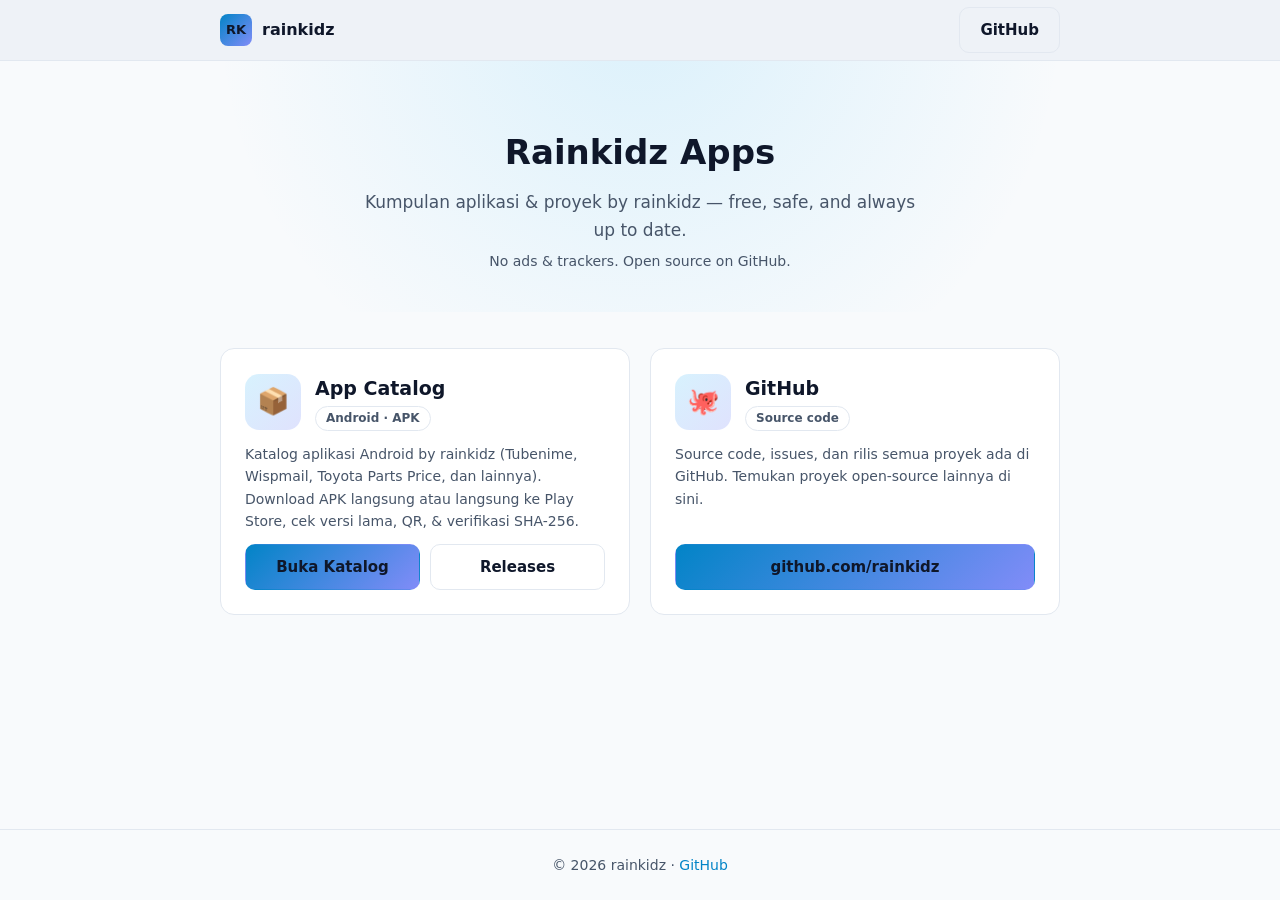
==== index.html @ 26a2f418 "refactor: remove TPP card from landing (lives in app catalog)" ====
<!DOCTYPE html>
<html lang="en">
<head>
<meta charset="UTF-8">
<meta name="viewport" content="width=device-width, initial-scale=1.0">
<title>Rainkidz Apps</title>
<meta name="description" content="Apps and projects by rainkidz — Android app catalog, Toyota Parts Price, and more. Free, safe, open on GitHub.">
<meta name="author" content="rainkidz">

<meta property="og:type" content="website">
<meta property="og:title" content="Rainkidz Apps">
<meta property="og:description" content="Apps and projects by rainkidz — Android app catalog, Toyota Parts Price, and more.">
<meta property="og:url" content="https://rainkidz.github.io/">
<meta name="twitter:card" content="summary">

<link rel="icon" type="image/svg+xml" href="app-download/assets/icon.svg">
<style>
  :root {
    --bg: #0f172a;
    --bg-alt: #16203a;
    --surface: #1e293b;
    --text: #e2e8f0;
    --text-muted: #94a3b8;
    --accent: #38bdf8;
    --border: #334155;
    --radius: 14px;
  }
  @media (prefers-color-scheme: light) {
    :root {
      --bg: #f8fafc;
      --bg-alt: #eef2f7;
      --surface: #ffffff;
      --text: #0f172a;
      --text-muted: #475569;
      --accent: #0284c7;
      --border: #e2e8f0;
    }
  }
  * { margin: 0; padding: 0; box-sizing: border-box; }
  body {
    font-family: "Segoe UI", system-ui, -apple-system, sans-serif;
    background: var(--bg);
    color: var(--text);
    line-height: 1.6;
    min-height: 100vh;
    display: flex;
    flex-direction: column;
  }
  a { color: var(--accent); text-decoration: none; }
  a:hover { text-decoration: underline; }

  .container { max-width: 880px; margin: 0 auto; padding: 0 20px; width: 100%; }

  .site-header { border-bottom: 1px solid var(--border); background: var(--bg-alt); }
  .header-inner { display: flex; align-items: center; justify-content: space-between; height: 60px; }
  .brand { display: flex; align-items: center; gap: 10px; font-weight: 700; color: var(--text); }
  .brand:hover { text-decoration: none; }
  .brand-mark {
    display: grid; place-items: center; width: 32px; height: 32px; border-radius: 8px;
    background: linear-gradient(135deg, var(--accent), #818cf8);
    color: #0f172a; font-size: 13px; font-weight: 800;
  }
  .btn {
    display: inline-flex; align-items: center; justify-content: center; gap: 8px;
    padding: 10px 20px; border: 1px solid var(--border); border-radius: 10px;
    font-size: 15px; font-weight: 600; color: var(--text); background: var(--surface);
    cursor: pointer; transition: transform .15s ease;
  }
  .btn:hover { text-decoration: none; transform: translateY(-1px); }
  .btn-primary { background: linear-gradient(135deg, var(--accent), #818cf8); color: #0f172a; border-color: transparent; }
  .btn-ghost { background: transparent; }

  main { flex: 1; }

  .hero { padding: 64px 0 40px; text-align: center; background: radial-gradient(circle at 50% -20%, rgba(56,189,248,.15), transparent 60%); }
  .hero h1 { font-size: 34px; }
  .hero-tagline { margin: 10px auto 6px; color: var(--text-muted); font-size: 17px; max-width: 560px; }
  .cta-note { font-size: 14px; color: var(--text-muted); }

  .section { padding: 36px 0; }
  .section h2 { font-size: 22px; margin-bottom: 20px; }

  .projects-grid { display: grid; grid-template-columns: repeat(auto-fit, minmax(280px, 1fr)); gap: 20px; }
  .project-card {
    display: flex; flex-direction: column; gap: 12px; padding: 24px;
    border: 1px solid var(--border); border-radius: var(--radius); background: var(--surface);
  }
  .project-card-header { display: flex; align-items: center; gap: 14px; }
  .project-icon {
    width: 56px; height: 56px; border-radius: 14px; flex-shrink: 0;
    display: grid; place-items: center;
    background: linear-gradient(135deg, rgba(56,189,248,.2), rgba(129,140,248,.25));
    font-size: 26px;
  }
  .project-icon img { width: 56px; height: 56px; border-radius: 14px; object-fit: cover; }
  .project-card h3 { font-size: 19px; }
  .project-badge {
    display: inline-block; padding: 2px 10px; border-radius: 999px;
    border: 1px solid var(--border); font-size: 12px; font-weight: 600; color: var(--text-muted);
  }
  .project-desc { color: var(--text-muted); font-size: 14px; flex-grow: 1; }
  .card-actions { display: flex; gap: 10px; flex-wrap: wrap; }
  .card-actions .btn { flex: 1; min-width: 120px; }

  .site-footer { padding: 24px 0; border-top: 1px solid var(--border); text-align: center; color: var(--text-muted); font-size: 14px; }
  .site-footer a { color: var(--accent); }
</style>
</head>
<body>
  <header class="site-header">
    <div class="container header-inner">
      <a class="brand" href="index.html">
        <span class="brand-mark">RK</span>
        <span class="brand-name">rainkidz</span>
      </a>
      <nav>
        <a class="btn btn-ghost" href="https://github.com/rainkidz" target="_blank" rel="noopener">GitHub</a>
      </nav>
    </div>
  </header>

  <main>
    <section class="hero">
      <div class="container">
        <h1>Rainkidz Apps</h1>
        <p class="hero-tagline">
          Kumpulan aplikasi &amp; proyek by rainkidz — free, safe, and always up to date.
        </p>
        <p class="cta-note">No ads &amp; trackers. Open source on GitHub.</p>
      </div>
    </section>

    <section class="section" id="projects">
      <div class="container">
        <div class="projects-grid">

          <article class="project-card">
            <div class="project-card-header">
              <div class="project-icon">
                <img src="app-download/assets/icon.svg" alt="App Catalog icon"
                     onerror="this.parentElement.textContent='📦'">
              </div>
              <div>
                <h3>App Catalog</h3>
                <span class="project-badge">Android · APK</span>
              </div>
            </div>
            <p class="project-desc">
              Katalog aplikasi Android by rainkidz (Tubenime, Wispmail, Toyota Parts Price, dan lainnya).
              Download APK langsung atau langsung ke Play Store, cek versi lama, QR, &amp; verifikasi SHA-256.
            </p>
            <div class="card-actions">
              <a class="btn btn-primary" href="app-download/">Buka Katalog</a>
              <a class="btn" href="https://github.com/rainkidz/app-download/releases" target="_blank" rel="noopener">Releases</a>
            </div>
          </article>

          <article class="project-card">
            <div class="project-card-header">
              <div class="project-icon">🐙</div>
              <div>
                <h3>GitHub</h3>
                <span class="project-badge">Source code</span>
              </div>
            </div>
            <p class="project-desc">
              Source code, issues, dan rilis semua proyek ada di GitHub.
              Temukan proyek open-source lainnya di sini.
            </p>
            <div class="card-actions">
              <a class="btn btn-primary" href="https://github.com/rainkidz" target="_blank" rel="noopener">github.com/rainkidz</a>
            </div>
          </article>

        </div>
      </div>
    </section>
  </main>

  <footer class="site-footer">
    <div class="container">
      <p>&copy; <span id="year">2026</span> rainkidz · <a href="https://github.com/rainkidz" target="_blank" rel="noopener">GitHub</a></p>
    </div>
  </footer>

  <script>document.getElementById("year").textContent = new Date().getFullYear();</script>
</body>
</html>
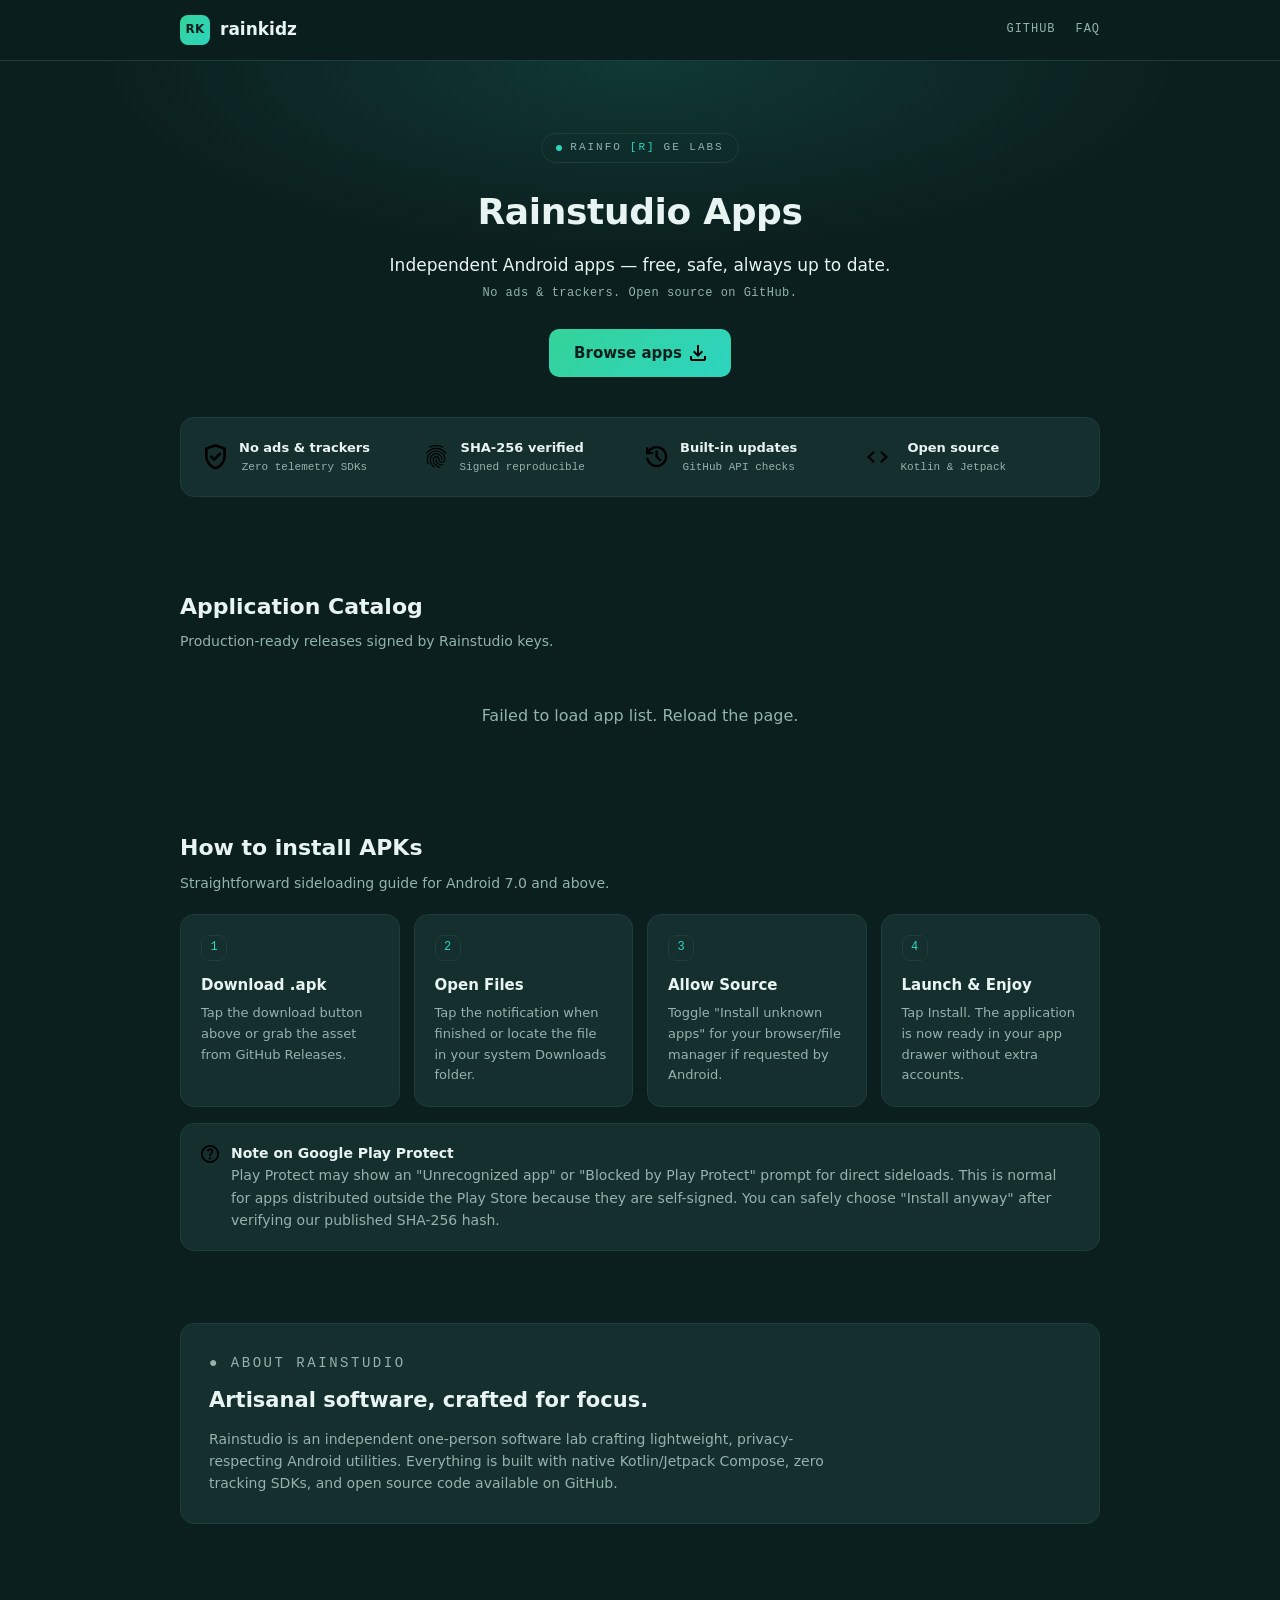
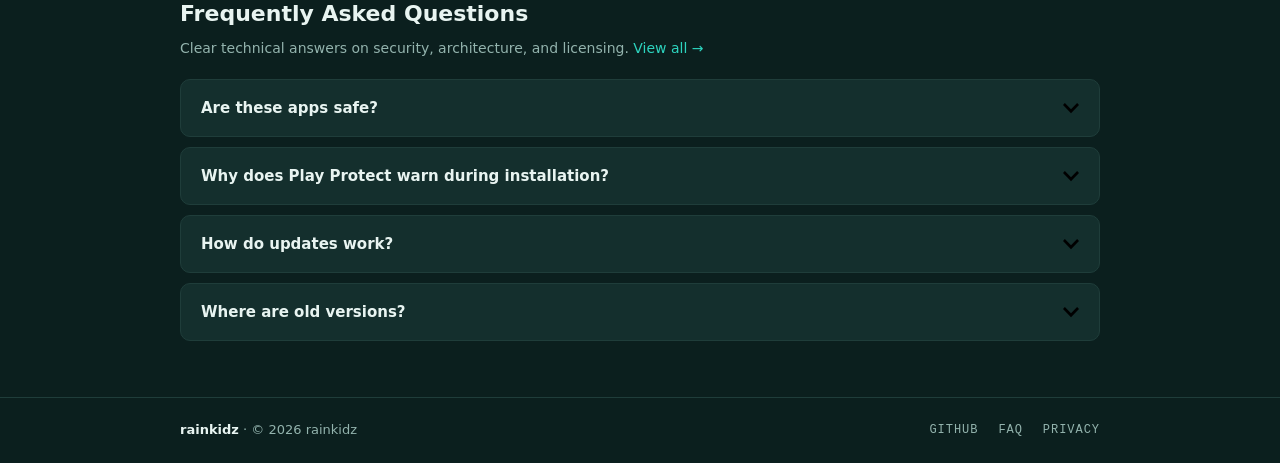
==== commit f917bec4: "feat: Rainforest redesign — catalog landing, app detail, FAQ, privacy, 404" ====
--- a/index.html
+++ b/index.html
@@ -1,110 +1,18 @@
 <!DOCTYPE html>
 <html lang="en">
 <head>
-<meta charset="UTF-8">
-<meta name="viewport" content="width=device-width, initial-scale=1.0">
-<title>Rainkidz Apps</title>
-<meta name="description" content="Apps and projects by rainkidz — Android app catalog, Toyota Parts Price, and more. Free, safe, open on GitHub.">
-<meta name="author" content="rainkidz">
-
-<meta property="og:type" content="website">
-<meta property="og:title" content="Rainkidz Apps">
-<meta property="og:description" content="Apps and projects by rainkidz — Android app catalog, Toyota Parts Price, and more.">
-<meta property="og:url" content="https://rainkidz.github.io/">
-<meta name="twitter:card" content="summary">
-
-<link rel="icon" type="image/svg+xml" href="app-download/assets/icon.svg">
-<style>
-  :root {
-    --bg: #0f172a;
-    --bg-alt: #16203a;
-    --surface: #1e293b;
-    --text: #e2e8f0;
-    --text-muted: #94a3b8;
-    --accent: #38bdf8;
-    --border: #334155;
-    --radius: 14px;
-  }
-  @media (prefers-color-scheme: light) {
-    :root {
-      --bg: #f8fafc;
-      --bg-alt: #eef2f7;
-      --surface: #ffffff;
-      --text: #0f172a;
-      --text-muted: #475569;
-      --accent: #0284c7;
-      --border: #e2e8f0;
-    }
-  }
-  * { margin: 0; padding: 0; box-sizing: border-box; }
-  body {
-    font-family: "Segoe UI", system-ui, -apple-system, sans-serif;
-    background: var(--bg);
-    color: var(--text);
-    line-height: 1.6;
-    min-height: 100vh;
-    display: flex;
-    flex-direction: column;
-  }
-  a { color: var(--accent); text-decoration: none; }
-  a:hover { text-decoration: underline; }
-
-  .container { max-width: 880px; margin: 0 auto; padding: 0 20px; width: 100%; }
-
-  .site-header { border-bottom: 1px solid var(--border); background: var(--bg-alt); }
-  .header-inner { display: flex; align-items: center; justify-content: space-between; height: 60px; }
-  .brand { display: flex; align-items: center; gap: 10px; font-weight: 700; color: var(--text); }
-  .brand:hover { text-decoration: none; }
-  .brand-mark {
-    display: grid; place-items: center; width: 32px; height: 32px; border-radius: 8px;
-    background: linear-gradient(135deg, var(--accent), #818cf8);
-    color: #0f172a; font-size: 13px; font-weight: 800;
-  }
-  .btn {
-    display: inline-flex; align-items: center; justify-content: center; gap: 8px;
-    padding: 10px 20px; border: 1px solid var(--border); border-radius: 10px;
-    font-size: 15px; font-weight: 600; color: var(--text); background: var(--surface);
-    cursor: pointer; transition: transform .15s ease;
-  }
-  .btn:hover { text-decoration: none; transform: translateY(-1px); }
-  .btn-primary { background: linear-gradient(135deg, var(--accent), #818cf8); color: #0f172a; border-color: transparent; }
-  .btn-ghost { background: transparent; }
-
-  main { flex: 1; }
-
-  .hero { padding: 64px 0 40px; text-align: center; background: radial-gradient(circle at 50% -20%, rgba(56,189,248,.15), transparent 60%); }
-  .hero h1 { font-size: 34px; }
-  .hero-tagline { margin: 10px auto 6px; color: var(--text-muted); font-size: 17px; max-width: 560px; }
-  .cta-note { font-size: 14px; color: var(--text-muted); }
-
-  .section { padding: 36px 0; }
-  .section h2 { font-size: 22px; margin-bottom: 20px; }
-
-  .projects-grid { display: grid; grid-template-columns: repeat(auto-fit, minmax(280px, 1fr)); gap: 20px; }
-  .project-card {
-    display: flex; flex-direction: column; gap: 12px; padding: 24px;
-    border: 1px solid var(--border); border-radius: var(--radius); background: var(--surface);
-  }
-  .project-card-header { display: flex; align-items: center; gap: 14px; }
-  .project-icon {
-    width: 56px; height: 56px; border-radius: 14px; flex-shrink: 0;
-    display: grid; place-items: center;
-    background: linear-gradient(135deg, rgba(56,189,248,.2), rgba(129,140,248,.25));
-    font-size: 26px;
-  }
-  .project-icon img { width: 56px; height: 56px; border-radius: 14px; object-fit: cover; }
-  .project-card h3 { font-size: 19px; }
-  .project-badge {
-    display: inline-block; padding: 2px 10px; border-radius: 999px;
-    border: 1px solid var(--border); font-size: 12px; font-weight: 600; color: var(--text-muted);
-  }
-  .project-desc { color: var(--text-muted); font-size: 14px; flex-grow: 1; }
-  .card-actions { display: flex; gap: 10px; flex-wrap: wrap; }
-  .card-actions .btn { flex: 1; min-width: 120px; }
-
-  .site-footer { padding: 24px 0; border-top: 1px solid var(--border); text-align: center; color: var(--text-muted); font-size: 14px; }
-  .site-footer a { color: var(--accent); }
-</style>
+  <meta charset="UTF-8">
+  <meta name="viewport" content="width=device-width, initial-scale=1.0">
+  <title>Rainstudio Apps</title>
+  <meta name="description" content="Rainstudio by rainkidz — independent Android apps, free, safe, always up to date. Tubenime, Wispmail, Toyota Parts Price.">
+  <meta name="author" content="rainkidz">
+  <meta property="og:type" content="website">
+  <meta property="og:title" content="Rainstudio Apps">
+  <meta property="og:description" content="Independent Android apps — free, safe, always up to date.">
+  <meta property="og:url" content="https://rainstudio.is-a.dev/">
+  <meta name="twitter:card" content="summary">
+  <link rel="icon" type="image/svg+xml" href="assets/favicon.svg">
+  <link rel="stylesheet" href="css/style.css">
 </head>
 <body>
   <header class="site-header">
@@ -113,8 +21,9 @@
         <span class="brand-mark">RK</span>
         <span class="brand-name">rainkidz</span>
       </a>
-      <nav>
-        <a class="btn btn-ghost" href="https://github.com/rainkidz" target="_blank" rel="noopener">GitHub</a>
+      <nav class="header-nav">
+        <a href="https://github.com/rainkidz" target="_blank" rel="noopener">GitHub</a>
+        <a href="faq.html">FAQ</a>
       </nav>
     </div>
   </header>
@@ -122,67 +31,128 @@
   <main>
     <section class="hero">
       <div class="container">
-        <h1>Rainkidz Apps</h1>
-        <p class="hero-tagline">
-          Kumpulan aplikasi &amp; proyek by rainkidz — free, safe, and always up to date.
+        <span class="eyebrow"><span class="dot"></span>Rainfo<span style="color:var(--accent)">[r]</span>ge Labs</span>
+        <h1>Rainstudio Apps</h1>
+        <p class="hero-tagline">Independent Android apps — free, safe, always up to date.</p>
+        <p class="hero-note">No ads &amp; trackers. Open source on GitHub.</p>
+        <p class="hero-cta">
+          <a class="btn btn-primary" href="#catalog">Browse apps <img class="i i-16" src="assets/icons/ui/download.svg" alt=""></a>
         </p>
-        <p class="cta-note">No ads &amp; trackers. Open source on GitHub.</p>
+        <div class="trust-strip">
+          <div class="trust-item">
+            <img src="assets/icons/ui/shield-check.svg" alt="">
+            <div><b>No ads &amp; trackers</b><span>Zero telemetry SDKs</span></div>
+          </div>
+          <div class="trust-item">
+            <img src="assets/icons/ui/fingerprint.svg" alt="">
+            <div><b>SHA-256 verified</b><span>Signed reproducible</span></div>
+          </div>
+          <div class="trust-item">
+            <img src="assets/icons/ui/refresh.svg" alt="">
+            <div><b>Built-in updates</b><span>GitHub API checks</span></div>
+          </div>
+          <div class="trust-item">
+            <img src="assets/icons/ui/code.svg" alt="">
+            <div><b>Open source</b><span>Kotlin &amp; Jetpack</span></div>
+          </div>
+        </div>
       </div>
     </section>
 
-    <section class="section" id="projects">
+    <section class="section" id="catalog">
       <div class="container">
-        <div class="projects-grid">
+        <div class="section-head">
+          <h2>Application Catalog</h2>
+          <span class="side-label" id="build-count"></span>
+        </div>
+        <p class="section-sub">Production-ready releases signed by Rainstudio keys.</p>
+        <div id="apps-list">
+          <p class="loading">Loading apps...</p>
+        </div>
+      </div>
+    </section>
 
-          <article class="project-card">
-            <div class="project-card-header">
-              <div class="project-icon">
-                <img src="app-download/assets/icon.svg" alt="App Catalog icon"
-                     onerror="this.parentElement.textContent='📦'">
-              </div>
-              <div>
-                <h3>App Catalog</h3>
-                <span class="project-badge">Android · APK</span>
-              </div>
-            </div>
-            <p class="project-desc">
-              Katalog aplikasi Android by rainkidz (Tubenime, Wispmail, Toyota Parts Price, dan lainnya).
-              Download APK langsung atau langsung ke Play Store, cek versi lama, QR, &amp; verifikasi SHA-256.
-            </p>
-            <div class="card-actions">
-              <a class="btn btn-primary" href="app-download/">Buka Katalog</a>
-              <a class="btn" href="https://github.com/rainkidz/app-download/releases" target="_blank" rel="noopener">Releases</a>
-            </div>
-          </article>
+    <section class="section" id="install">
+      <div class="container">
+        <div class="section-head"><h2>How to install APKs</h2></div>
+        <p class="section-sub">Straightforward sideloading guide for Android 7.0 and above.</p>
+        <div class="steps-grid">
+          <div class="step-card">
+            <div class="step-num">1</div>
+            <h3>Download .apk</h3>
+            <p>Tap the download button above or grab the asset from GitHub Releases.</p>
+          </div>
+          <div class="step-card">
+            <div class="step-num">2</div>
+            <h3>Open Files</h3>
+            <p>Tap the notification when finished or locate the file in your system Downloads folder.</p>
+          </div>
+          <div class="step-card">
+            <div class="step-num">3</div>
+            <h3>Allow Source</h3>
+            <p>Toggle "Install unknown apps" for your browser/file manager if requested by Android.</p>
+          </div>
+          <div class="step-card">
+            <div class="step-num">4</div>
+            <h3>Launch &amp; Enjoy</h3>
+            <p>Tap Install. The application is now ready in your app drawer without extra accounts.</p>
+          </div>
+        </div>
+        <div class="note-box">
+          <img src="assets/icons/ui/info.svg" alt="">
+          <p><b>Note on Google Play Protect</b><br>
+          Play Protect may show an "Unrecognized app" or "Blocked by Play Protect" prompt for direct sideloads. This is normal for apps distributed outside the Play Store because they are self-signed. You can safely choose "Install anyway" after verifying our published SHA-256 hash.</p>
+        </div>
+      </div>
+    </section>
 
-          <article class="project-card">
-            <div class="project-card-header">
-              <div class="project-icon">🐙</div>
-              <div>
-                <h3>GitHub</h3>
-                <span class="project-badge">Source code</span>
-              </div>
-            </div>
-            <p class="project-desc">
-              Source code, issues, dan rilis semua proyek ada di GitHub.
-              Temukan proyek open-source lainnya di sini.
-            </p>
-            <div class="card-actions">
-              <a class="btn btn-primary" href="https://github.com/rainkidz" target="_blank" rel="noopener">github.com/rainkidz</a>
-            </div>
-          </article>
+    <section class="section" id="about">
+      <div class="container">
+        <div class="about-card">
+          <p class="eyebrow-inline">● About Rainstudio</p>
+          <h2>Artisanal software, crafted for focus.</h2>
+          <p>Rainstudio is an independent one-person software lab crafting lightweight, privacy-respecting Android utilities. Everything is built with native Kotlin/Jetpack Compose, zero tracking SDKs, and open source code available on GitHub.</p>
+        </div>
+      </div>
+    </section>
 
+    <section class="section" id="faq-preview">
+      <div class="container">
+        <div class="section-head"><h2>Frequently Asked Questions</h2></div>
+        <p class="section-sub">Clear technical answers on security, architecture, and licensing. <a href="faq.html">View all →</a></p>
+        <div class="faq-list">
+          <details class="faq-item">
+            <summary>Are these apps safe? <img src="assets/icons/ui/chevron-down.svg" alt=""></summary>
+            <div class="faq-body"><p>Yes. Every APK is built and released by rainkidz, hosted on GitHub Releases, and each app page shows a SHA-256 fingerprint so you can verify the file after downloading.</p></div>
+          </details>
+          <details class="faq-item">
+            <summary>Why does Play Protect warn during installation? <img src="assets/icons/ui/chevron-down.svg" alt=""></summary>
+            <div class="faq-body"><p>Play Protect warns about any app not installed through the Play Store. This is normal for sideloaded apps — review the SHA-256 fingerprint on the app page, then install anyway.</p></div>
+          </details>
+          <details class="faq-item">
+            <summary>How do updates work? <img src="assets/icons/ui/chevron-down.svg" alt=""></summary>
+            <div class="faq-body"><p>Each app checks for new versions on launch and shows a dialog with the changelog. Tap Update, the APK downloads automatically, and Android prompts you to install it.</p></div>
+          </details>
+          <details class="faq-item">
+            <summary>Where are old versions? <img src="assets/icons/ui/chevron-down.svg" alt=""></summary>
+            <div class="faq-body"><p>Open an app's detail page — the "Version Archive" table lists releases with direct download links. Older builds are also on <a href="https://github.com/rainkidz/app-download/releases" target="_blank" rel="noopener">GitHub Releases</a>.</p></div>
+          </details>
         </div>
       </div>
     </section>
   </main>
 
   <footer class="site-footer">
-    <div class="container">
-      <p>&copy; <span id="year">2026</span> rainkidz · <a href="https://github.com/rainkidz" target="_blank" rel="noopener">GitHub</a></p>
+    <div class="container footer-inner">
+      <p><span class="brand-inline">rainkidz</span> · © <span id="year">2026</span> rainkidz</p>
+      <nav>
+        <a href="https://github.com/rainkidz" target="_blank" rel="noopener">GitHub</a>
+        <a href="faq.html">FAQ</a>
+        <a href="privacy.html">Privacy</a>
+      </nav>
     </div>
   </footer>
 
-  <script>document.getElementById("year").textContent = new Date().getFullYear();</script>
+  <script src="js/main.js"></script>
 </body>
 </html>
--- a/css/style.css
+++ b/css/style.css
@@ -0,0 +1,435 @@
+:root {
+  --bg: #0b1f1e;
+  --bg-alt: #102826;
+  --surface: #142f2d;
+  --inset: #081413;
+  --text: #e8f4f1;
+  --muted: #93b3ad;
+  --accent: #2dd4bf;
+  --accent-deep: #14b8a6;
+  --on-accent: #0b1f1e;
+  --border: #1f3d3a;
+  --amber: #f5b544;
+  --red: #f87171;
+  --radius: 14px;
+  --grad: linear-gradient(135deg, #34d399, #2dd4bf);
+  --sans: "Segoe UI", system-ui, -apple-system, Roboto, "Helvetica Neue", Arial, sans-serif;
+  --mono: ui-monospace, SFMono-Regular, Menlo, Consolas, "Liberation Mono", monospace;
+}
+
+* { margin: 0; padding: 0; box-sizing: border-box; }
+
+body {
+  font-family: var(--sans);
+  background: var(--bg);
+  color: var(--text);
+  line-height: 1.6;
+  min-height: 100vh;
+  display: flex;
+  flex-direction: column;
+}
+
+.container { max-width: 960px; margin: 0 auto; padding: 0 20px; width: 100%; }
+main { flex: 1; }
+
+a { color: var(--accent); text-decoration: none; }
+a:hover { text-decoration: underline; }
+
+.mono { font-family: var(--mono); }
+img.i { display: inline-block; vertical-align: -3px; }
+.i-14 { width: 14px; height: auto; }
+.i-16 { width: 16px; height: auto; }
+.i-18 { width: 18px; height: auto; }
+.i-20 { width: 20px; height: auto; }
+
+/* ---------- header ---------- */
+.site-header {
+  position: sticky;
+  top: 0;
+  z-index: 50;
+  background: rgba(11, 31, 30, 0.88);
+  backdrop-filter: blur(10px);
+  border-bottom: 1px solid var(--border);
+}
+.header-inner { display: flex; align-items: center; justify-content: space-between; height: 60px; }
+.brand { display: flex; align-items: center; gap: 10px; font-weight: 700; color: var(--text); font-size: 17px; }
+.brand:hover { text-decoration: none; }
+.brand-mark {
+  display: grid; place-items: center;
+  width: 30px; height: 30px; border-radius: 8px;
+  background: var(--grad); color: var(--on-accent);
+  font-size: 12px; font-weight: 800; letter-spacing: 0.02em;
+}
+.header-nav { display: flex; align-items: center; gap: 20px; }
+.header-nav a { font-family: var(--mono); font-size: 12px; letter-spacing: 0.08em; color: var(--muted); text-transform: uppercase; }
+.header-nav a:hover { color: var(--accent); text-decoration: none; }
+
+/* ---------- hero ---------- */
+.hero {
+  padding: 72px 0 56px;
+  text-align: center;
+  background: radial-gradient(ellipse 60% 55% at 50% 0%, rgba(45, 212, 191, 0.14), transparent 70%);
+}
+.eyebrow {
+  display: inline-flex; align-items: center; gap: 8px;
+  font-family: var(--mono); font-size: 11px; letter-spacing: 0.18em;
+  color: var(--muted); border: 1px solid var(--border); border-radius: 999px;
+  padding: 5px 14px; margin-bottom: 20px; text-transform: uppercase;
+}
+.eyebrow .dot { width: 6px; height: 6px; border-radius: 50%; background: var(--accent); }
+.hero h1 { font-size: 36px; font-weight: 800; letter-spacing: -0.01em; }
+.hero-tagline { margin: 12px auto 4px; color: var(--text); font-size: 17px; max-width: 600px; }
+.hero-note { font-family: var(--mono); font-size: 12px; color: var(--muted); letter-spacing: 0.04em; }
+.hero-cta { margin-top: 26px; }
+
+/* ---------- buttons ---------- */
+.btn {
+  display: inline-flex; align-items: center; justify-content: center; gap: 8px;
+  padding: 11px 24px; border-radius: 10px;
+  font-size: 15px; font-weight: 700; font-family: var(--sans);
+  border: 1px solid var(--border); color: var(--text); background: var(--surface);
+  cursor: pointer; transition: transform 0.15s ease, filter 0.15s ease;
+  white-space: nowrap;
+}
+.btn:hover { text-decoration: none; transform: translateY(-1px); filter: brightness(1.08); }
+.btn-primary { background: var(--grad); color: var(--on-accent); border-color: transparent; }
+.btn-ghost { background: transparent; }
+.btn-sm { padding: 8px 16px; font-size: 14px; font-weight: 600; }
+.btn .i { flex-shrink: 0; }
+
+/* ---------- sections ---------- */
+.section { padding: 36px 0; }
+.section-head { display: flex; align-items: baseline; justify-content: space-between; gap: 12px; margin-bottom: 6px; }
+.section-head h2 { font-size: 22px; font-weight: 700; }
+.section-sub { color: var(--muted); font-size: 14px; margin-bottom: 20px; }
+.side-label { font-family: var(--mono); font-size: 11px; letter-spacing: 0.16em; color: var(--accent); text-transform: uppercase; white-space: nowrap; }
+
+/* ---------- trust strip ---------- */
+.trust-strip {
+  display: grid; grid-template-columns: repeat(4, 1fr); gap: 12px;
+  border: 1px solid var(--border); border-radius: var(--radius);
+  background: var(--surface); padding: 20px 24px; margin-top: 40px;
+}
+.trust-item { display: flex; align-items: center; gap: 12px; }
+.trust-item img { width: 22px; color: var(--accent); flex-shrink: 0; }
+.trust-item b { display: block; font-size: 13px; }
+.trust-item span { display: block; font-family: var(--mono); font-size: 11px; color: var(--muted); }
+
+/* ---------- app rows (catalog) ---------- */
+.app-row {
+  display: flex; align-items: center; gap: 18px;
+  border: 1px solid var(--border); border-radius: var(--radius);
+  background: var(--surface); padding: 22px 24px; margin-bottom: 16px;
+}
+.app-row-icon {
+  width: 64px; height: 64px; border-radius: 16px; flex-shrink: 0;
+  background: var(--bg-alt); border: 1px solid var(--border);
+  display: grid; place-items: center; overflow: hidden;
+}
+.app-row-icon img { width: 100%; height: 100%; object-fit: cover; }
+.app-row-body { flex: 1; min-width: 0; }
+.app-row-title { display: flex; align-items: center; gap: 10px; flex-wrap: wrap; }
+.app-row-title h3 { font-size: 18px; }
+.app-tagline { color: var(--muted); font-size: 14px; margin-top: 4px; }
+.app-meta { font-family: var(--mono); font-size: 12px; color: var(--muted); margin-top: 8px; }
+.app-row-actions { display: flex; gap: 10px; flex-shrink: 0; }
+.pill {
+  display: inline-block; padding: 2px 10px; border-radius: 999px;
+  border: 1px solid var(--border); color: var(--accent);
+  font-family: var(--mono); font-size: 11px; font-weight: 600; white-space: nowrap;
+}
+.pill-current { background: var(--grad); color: var(--on-accent); border-color: transparent; }
+
+/* ---------- steps ---------- */
+.steps-grid { display: grid; grid-template-columns: repeat(4, 1fr); gap: 14px; }
+.step-card { border: 1px solid var(--border); border-radius: var(--radius); background: var(--surface); padding: 20px; }
+.step-num {
+  display: grid; place-items: center; width: 26px; height: 26px; border-radius: 8px;
+  border: 1px solid var(--border); color: var(--accent);
+  font-family: var(--mono); font-size: 12px; margin-bottom: 12px;
+}
+.step-card h3 { font-size: 15px; margin-bottom: 6px; }
+.step-card p { font-size: 13px; color: var(--muted); }
+
+/* ---------- note boxes ---------- */
+.note-box {
+  display: flex; gap: 12px; align-items: flex-start;
+  border: 1px solid var(--border); border-radius: var(--radius);
+  background: var(--surface); padding: 18px 20px; margin-top: 16px; font-size: 14px;
+}
+.note-box img { width: 18px; color: var(--accent); flex-shrink: 0; margin-top: 3px; }
+.note-box p { color: var(--muted); }
+.note-box b { color: var(--text); }
+.notice-amber { border-color: rgba(245, 181, 68, 0.35); background: rgba(245, 181, 68, 0.06); }
+.notice-amber a { color: var(--amber); text-decoration: underline; }
+
+/* ---------- about card ---------- */
+.about-card { border: 1px solid var(--border); border-radius: var(--radius); background: var(--surface); padding: 28px; }
+.eyebrow-inline { font-family: var(--mono); font-size: 11px; letter-spacing: 0.18em; color: var(--accent); text-transform: uppercase; margin-bottom: 10px; }
+.about-card h2 { font-size: 21px; margin-bottom: 10px; }
+.about-card p { color: var(--muted); font-size: 14px; max-width: 70ch; }
+
+/* ---------- faq accordion ---------- */
+.faq-list { display: grid; gap: 10px; }
+.faq-item { border: 1px solid var(--border); border-radius: 10px; background: var(--surface); padding: 16px 20px; }
+.faq-item summary {
+  cursor: pointer; font-weight: 600; font-size: 15px; list-style: none;
+  display: flex; justify-content: space-between; align-items: center; gap: 12px;
+}
+.faq-item summary::-webkit-details-marker { display: none; }
+.faq-item summary img { width: 16px; color: var(--muted); transition: transform 0.2s; flex-shrink: 0; }
+.faq-item[open] summary img { transform: rotate(180deg); }
+.faq-item .faq-body { margin-top: 10px; color: var(--muted); font-size: 14px; }
+.faq-item .faq-body ol, .faq-item .faq-body ul { padding-left: 20px; display: grid; gap: 6px; }
+.faq-item pre, .code-block {
+  margin: 10px 0; padding: 12px 14px; background: var(--inset);
+  border: 1px solid var(--border); border-radius: 8px;
+  font-family: var(--mono); font-size: 12.5px; overflow-x: auto; color: var(--text);
+  white-space: pre;
+}
+.faq-section-title {
+  display: flex; align-items: center; gap: 10px;
+  font-size: 19px; margin: 30px 0 4px; padding-bottom: 12px;
+  border-bottom: 1px solid var(--border);
+}
+.faq-section-title img { width: 20px; color: var(--accent); }
+.filter-wrap { position: relative; margin: 22px 0 6px; }
+.filter-wrap img { position: absolute; left: 18px; top: 50%; transform: translateY(-50%); width: 18px; color: var(--muted); }
+.filter-wrap input {
+  width: 100%; padding: 15px 18px 15px 48px;
+  background: var(--surface); border: 1px solid var(--border); border-radius: 12px;
+  color: var(--text); font-size: 15px; font-family: var(--sans); outline: none;
+}
+.filter-wrap input:focus { border-color: var(--accent); }
+.filter-wrap input::placeholder { color: var(--muted); }
+
+/* ---------- contact card (faq page) ---------- */
+.contact-card {
+  display: flex; align-items: center; justify-content: space-between; gap: 20px; flex-wrap: wrap;
+  border: 1px solid var(--border); border-radius: var(--radius);
+  background: var(--surface); padding: 26px 28px; margin-top: 36px;
+}
+.contact-card h3 { font-size: 19px; margin-bottom: 6px; display: flex; align-items: center; gap: 10px; }
+.contact-card h3 img { width: 20px; color: var(--accent); }
+.contact-card p { color: var(--muted); font-size: 14px; max-width: 52ch; }
+.contact-card .row { display: flex; gap: 10px; flex-wrap: wrap; }
+
+/* ---------- footer ---------- */
+.site-footer { border-top: 1px solid var(--border); padding: 22px 0; margin-top: 20px; }
+.footer-inner { display: flex; align-items: center; justify-content: space-between; gap: 12px; flex-wrap: wrap; }
+.site-footer p, .site-footer a { font-size: 13px; color: var(--muted); }
+.site-footer nav { display: flex; gap: 20px; }
+.site-footer nav a { font-family: var(--mono); font-size: 12px; letter-spacing: 0.08em; text-transform: uppercase; }
+.site-footer nav a:hover { color: var(--accent); }
+.brand-inline { font-weight: 700; color: var(--text); }
+
+/* ---------- breadcrumb ---------- */
+.breadcrumb { padding: 22px 0 0; font-family: var(--mono); font-size: 12px; letter-spacing: 0.06em; }
+.breadcrumb a { color: var(--muted); display: inline-flex; align-items: center; gap: 8px; }
+.breadcrumb a:hover { color: var(--accent); text-decoration: none; }
+
+/* ---------- app detail hero ---------- */
+.app-hero { display: flex; align-items: center; gap: 20px; padding: 26px 0 20px; }
+.app-icon-lg {
+  width: 96px; height: 96px; border-radius: 22px; flex-shrink: 0;
+  background: var(--bg-alt); border: 1px solid var(--border);
+  display: grid; place-items: center; overflow: hidden;
+}
+.app-icon-lg img { width: 100%; height: 100%; object-fit: cover; }
+.app-hero-meta h1 { font-size: 27px; display: flex; align-items: center; gap: 12px; flex-wrap: wrap; }
+.app-hero-meta .app-tagline { margin: 4px 0 10px; font-size: 15px; }
+.pkg-line { display: flex; align-items: center; gap: 8px; flex-wrap: wrap; font-family: var(--mono); font-size: 12px; color: var(--muted); }
+.pkg-chip { border: 1px solid var(--border); border-radius: 8px; padding: 3px 10px; display: inline-flex; align-items: center; gap: 8px; }
+.pkg-chip img { width: 12px; }
+.pkg-ok { color: var(--accent); }
+
+/* ---------- download panel ---------- */
+.dl-panel { border: 1px solid var(--border); border-radius: var(--radius); background: var(--surface); padding: 22px 24px; }
+.dl-row { display: flex; align-items: center; justify-content: space-between; gap: 12px; flex-wrap: wrap; }
+.verify-label { font-family: var(--mono); font-size: 11px; letter-spacing: 0.14em; text-transform: uppercase; color: var(--muted); margin: 16px 0 8px; }
+.hash-box {
+  display: flex; align-items: center; gap: 12px;
+  background: var(--inset); border: 1px solid var(--border); border-radius: 10px;
+  padding: 12px 12px 12px 18px;
+}
+.hash-box code { flex: 1; font-family: var(--mono); font-size: 13px; color: var(--accent); overflow: hidden; text-overflow: ellipsis; white-space: nowrap; }
+.link-row { display: flex; gap: 22px; flex-wrap: wrap; margin-top: 16px; font-family: var(--mono); font-size: 12px; letter-spacing: 0.04em; }
+.link-row a { color: var(--muted); display: inline-flex; align-items: center; gap: 7px; }
+.link-row a:hover { color: var(--accent); text-decoration: none; }
+.link-row .dim { opacity: 0.45; }
+.qr-box { margin-top: 14px; padding: 18px; background: #fff; border-radius: var(--radius); display: inline-block; }
+.qr-box svg { display: block; }
+.qr-hint { font-size: 13px; color: var(--muted); margin-top: 8px; }
+
+/* ---------- capabilities ---------- */
+.cap-grid { display: grid; grid-template-columns: 1fr 1fr; gap: 14px; }
+.cap-card { position: relative; border: 1px solid var(--border); border-radius: var(--radius); background: var(--surface); padding: 20px; }
+.cap-card .tile {
+  display: grid; place-items: center; width: 38px; height: 38px; border-radius: 10px;
+  background: var(--bg-alt); border: 1px solid var(--border); margin-bottom: 12px;
+}
+.cap-card .tile img { width: 19px; color: var(--accent); }
+.cap-card h3 { font-size: 15px; margin-bottom: 5px; }
+.cap-card p { font-size: 13px; color: var(--muted); }
+.cap-card::after {
+  content: "✓"; position: absolute; top: 16px; right: 16px;
+  display: grid; place-items: center; width: 20px; height: 20px; border-radius: 50%;
+  border: 1px solid var(--accent); color: var(--accent); font-size: 11px; font-weight: 700;
+}
+
+/* ---------- screenshots ---------- */
+.shots { display: flex; gap: 14px; overflow-x: auto; padding-bottom: 10px; }
+.shot {
+  flex-shrink: 0; width: 200px; border: 1px solid var(--border); border-radius: var(--radius);
+  background: var(--surface); overflow: hidden;
+}
+.shot img { width: 100%; height: 280px; object-fit: cover; display: block; background: var(--bg-alt); }
+.shot figcaption { font-family: var(--mono); font-size: 11px; color: var(--muted); text-align: center; padding: 10px; letter-spacing: 0.04em; }
+
+/* ---------- release notes ---------- */
+.rel-head { display: flex; align-items: center; gap: 10px; margin-bottom: 12px; flex-wrap: wrap; }
+.rel-head h3 { font-size: 16px; }
+.rel-head .dot { width: 7px; height: 7px; border-radius: 50%; background: var(--accent); }
+.rel-head time { font-family: var(--mono); font-size: 12px; color: var(--muted); }
+.rel-list { list-style: none; display: grid; gap: 8px; border-left: 1px solid var(--border); padding-left: 22px; margin-left: 3px; }
+.rel-list li { position: relative; color: var(--muted); font-size: 14px; padding-left: 16px; }
+.rel-list li::before { content: ""; position: absolute; left: 0; top: 0.7em; width: 5px; height: 5px; border-radius: 50%; background: var(--muted); opacity: 0.6; }
+
+/* ---------- version table ---------- */
+.table-wrap { overflow-x: auto; border: 1px solid var(--border); border-radius: var(--radius); background: var(--surface); }
+.version-table { width: 100%; border-collapse: collapse; font-size: 13.5px; min-width: 640px; }
+.version-table th, .version-table td { text-align: left; padding: 12px 18px; border-bottom: 1px solid var(--border); }
+.version-table tr:last-child td { border-bottom: none; }
+.version-table th { font-family: var(--mono); font-size: 11px; letter-spacing: 0.12em; text-transform: uppercase; color: var(--muted); font-weight: 600; }
+.version-table td.num { font-family: var(--mono); font-size: 12.5px; }
+.version-table .row-current { background: rgba(45, 212, 191, 0.06); }
+.version-table .vcell { display: flex; align-items: center; gap: 10px; font-family: var(--mono); }
+
+/* ---------- collapsing install (detail) ---------- */
+.collapse { border: 1px solid var(--border); border-radius: var(--radius); background: var(--surface); padding: 18px 22px; }
+.collapse summary { cursor: pointer; list-style: none; display: flex; align-items: center; justify-content: space-between; gap: 12px; }
+.collapse summary::-webkit-details-marker { display: none; }
+.collapse summary img { width: 16px; color: var(--muted); transition: transform 0.2s; }
+.collapse[open] summary img { transform: rotate(180deg); }
+.collapse summary b { font-size: 15px; display: flex; align-items: center; gap: 10px; }
+.collapse summary b img { width: 16px; color: var(--accent); transform: none; }
+.collapse summary small { display: block; color: var(--muted); font-weight: 400; font-size: 13px; }
+.collapse .steps { margin: 14px 0 0 22px; display: grid; gap: 8px; color: var(--muted); font-size: 14px; }
+
+/* ---------- privacy ---------- */
+.scope-bar {
+  display: flex; gap: 22px; flex-wrap: wrap; align-items: center;
+  border: 1px solid var(--border); border-radius: 10px; background: var(--surface);
+  font-family: var(--mono); font-size: 11.5px; color: var(--muted); letter-spacing: 0.03em;
+  padding: 12px 18px; margin: 18px 0 26px;
+}
+.scope-bar .dot { width: 7px; height: 7px; border-radius: 50%; background: var(--accent); display: inline-block; margin-right: 7px; }
+.privacy-meta { display: flex; gap: 10px; flex-wrap: wrap; margin-bottom: 14px; }
+.privacy-doc h1 { font-size: 27px; margin-bottom: 6px; }
+.privacy-dates { font-family: var(--mono); font-size: 12px; color: var(--muted); margin-bottom: 4px; }
+.privacy-dates b { color: var(--accent); font-weight: 600; }
+.summary-box { border: 1px solid var(--accent); border-radius: var(--radius); background: rgba(45, 212, 191, 0.05); padding: 20px 22px; margin: 20px 0 8px; }
+.summary-box h3 { font-size: 15px; display: flex; align-items: center; gap: 10px; margin-bottom: 8px; }
+.summary-box h3 img { width: 17px; color: var(--accent); }
+.summary-box p { font-size: 13.5px; color: var(--muted); }
+.privacy-sec { padding: 22px 0; border-bottom: 1px solid var(--border); }
+.privacy-sec:last-of-type { border-bottom: none; }
+.privacy-sec h2 { font-size: 18px; margin-bottom: 10px; }
+.privacy-sec h2 .num { font-family: var(--mono); font-size: 12px; color: var(--accent); margin-right: 8px; }
+.privacy-sec p { font-size: 14px; color: var(--muted); margin-bottom: 10px; max-width: 75ch; }
+.privacy-sec p b, .privacy-sec li b { color: var(--text); }
+.mini-grid { display: grid; grid-template-columns: 1fr 1fr; gap: 12px; margin-top: 12px; }
+.mini-box { border: 1px solid var(--border); border-radius: 10px; background: var(--surface); padding: 16px 18px; font-size: 13px; }
+.mini-box h4 { font-size: 13.5px; margin-bottom: 10px; }
+.mini-box ul { list-style: none; display: grid; gap: 8px; }
+.mini-box li { display: flex; align-items: center; gap: 9px; color: var(--muted); font-family: var(--mono); font-size: 12px; }
+.mini-box li img { width: 15px; flex-shrink: 0; }
+.mini-box li.ok img { color: var(--accent); }
+.mini-box li.no img { color: var(--red); }
+.mini-box.mono-sm { font-size: 12.5px; }
+.kv { display: grid; gap: 8px; margin-top: 10px; }
+.kv div { font-family: var(--mono); font-size: 12px; color: var(--muted); }
+.kv b { color: var(--accent); font-weight: 600; }
+.audit-row { display: flex; align-items: center; justify-content: space-between; gap: 12px; border: 1px solid var(--border); border-radius: 10px; background: var(--surface); padding: 13px 18px; margin-top: 14px; font-size: 13px; color: var(--muted); }
+.audit-row a { font-family: var(--mono); font-size: 12px; display: inline-flex; align-items: center; gap: 7px; }
+.contact-grid { display: grid; grid-template-columns: 1fr 1fr; gap: 12px; margin-top: 12px; }
+.contact-grid a {
+  border: 1px solid var(--border); border-radius: 10px; background: var(--surface);
+  padding: 16px 18px; display: block;
+}
+.contact-grid a:hover { text-decoration: none; border-color: var(--accent); }
+.contact-grid b { display: flex; align-items: center; gap: 9px; font-size: 14px; color: var(--accent); margin-bottom: 4px; }
+.contact-grid b img { width: 15px; }
+.contact-grid span { font-family: var(--mono); font-size: 12px; color: var(--muted); }
+.arch-note { border: 1px solid var(--border); border-radius: var(--radius); background: var(--surface); padding: 22px; margin-top: 22px; }
+.arch-note h3 { font-size: 15px; display: flex; align-items: center; gap: 10px; margin-bottom: 8px; }
+.arch-note h3 img { width: 17px; color: var(--accent); }
+.arch-note > p { font-size: 13px; color: var(--muted); margin-bottom: 12px; }
+.arch-table { display: grid; gap: 0; border: 1px solid var(--border); border-radius: 10px; overflow: hidden; }
+.arch-table .arow { display: grid; grid-template-columns: 150px 1fr; font-size: 12.5px; }
+.arch-table .arow > div { padding: 12px 16px; }
+.arch-table .arow + .arow { border-top: 1px solid var(--border); }
+.arch-table .arow b { color: var(--accent); font-family: var(--mono); font-size: 12px; font-weight: 600; }
+.arch-table .arow span { color: var(--muted); font-family: var(--mono); font-size: 12px; }
+
+/* ---------- 404 ---------- */
+.center-404 { text-align: center; padding: 56px 0 40px; }
+.status-pill {
+  display: inline-flex; align-items: center; gap: 9px;
+  border: 1px solid var(--border); border-radius: 999px; padding: 7px 18px;
+  font-family: var(--mono); font-size: 12px; letter-spacing: 0.14em; color: var(--muted);
+  text-transform: uppercase; margin-bottom: 26px;
+}
+.status-pill .dot { width: 8px; height: 8px; border-radius: 50%; background: var(--accent); }
+.giant-404 {
+  font-size: clamp(120px, 28vw, 230px); font-weight: 800; line-height: 1;
+  color: var(--surface); -webkit-text-stroke: 2px var(--border);
+  border: 1px solid var(--border); border-radius: 20px;
+  display: inline-block; padding: 10px 60px; margin-bottom: 30px;
+  background: rgba(20, 47, 45, 0.4);
+}
+.center-404 h1 { font-size: clamp(26px, 5vw, 40px); max-width: 22ch; margin: 0 auto 14px; }
+.center-404 > p { color: var(--muted); max-width: 56ch; margin: 0 auto 30px; }
+.cta-row { display: flex; gap: 12px; justify-content: center; flex-wrap: wrap; }
+.dest-grid { display: grid; grid-template-columns: repeat(4, 1fr); gap: 12px; margin-top: 26px; text-align: left; }
+.dest-card { border: 1px solid var(--border); border-radius: var(--radius); background: var(--surface); padding: 20px; display: block; }
+.dest-card:hover { text-decoration: none; border-color: var(--accent); }
+.dest-card b { display: flex; align-items: center; justify-content: space-between; gap: 8px; font-size: 15px; color: var(--text); margin-bottom: 6px; }
+.dest-card b img { width: 15px; color: var(--muted); }
+.dest-card span { font-family: var(--mono); font-size: 12px; color: var(--muted); }
+.trace-box {
+  display: flex; align-items: center; justify-content: space-between; gap: 12px; flex-wrap: wrap;
+  border: 1px solid var(--border); border-radius: var(--radius); background: var(--surface);
+  padding: 16px 20px; margin-top: 14px; font-family: var(--mono); font-size: 12px; color: var(--muted);
+}
+.trace-box .t { display: inline-flex; align-items: center; gap: 9px; }
+.trace-box .t img { width: 15px; color: var(--accent); }
+.trace-box b { color: var(--accent); font-weight: 600; }
+
+/* ---------- misc ---------- */
+.loading { color: var(--muted); text-align: center; padding: 30px 0; }
+.hidden { display: none !important; }
+.mt-16 { margin-top: 16px; }
+
+@media (max-width: 760px) {
+  .hero { padding: 52px 0 40px; }
+  .hero h1 { font-size: 29px; }
+  .trust-strip { grid-template-columns: 1fr 1fr; }
+  .app-row { flex-direction: column; align-items: flex-start; }
+  .app-row-actions { width: 100%; }
+  .app-row-actions .btn { flex: 1; }
+  .steps-grid { grid-template-columns: 1fr 1fr; }
+  .cap-grid { grid-template-columns: 1fr; }
+  .mini-grid, .contact-grid { grid-template-columns: 1fr; }
+  .dest-grid { grid-template-columns: 1fr 1fr; }
+  .app-hero { flex-direction: column; align-items: flex-start; }
+  .contact-card { flex-direction: column; align-items: flex-start; }
+  .arch-table .arow { grid-template-columns: 1fr; }
+  .header-nav { gap: 14px; }
+}
+
+@media (max-width: 520px) {
+  .steps-grid { grid-template-columns: 1fr; }
+  .dest-grid { grid-template-columns: 1fr; }
+  .trust-strip { grid-template-columns: 1fr; }
+}
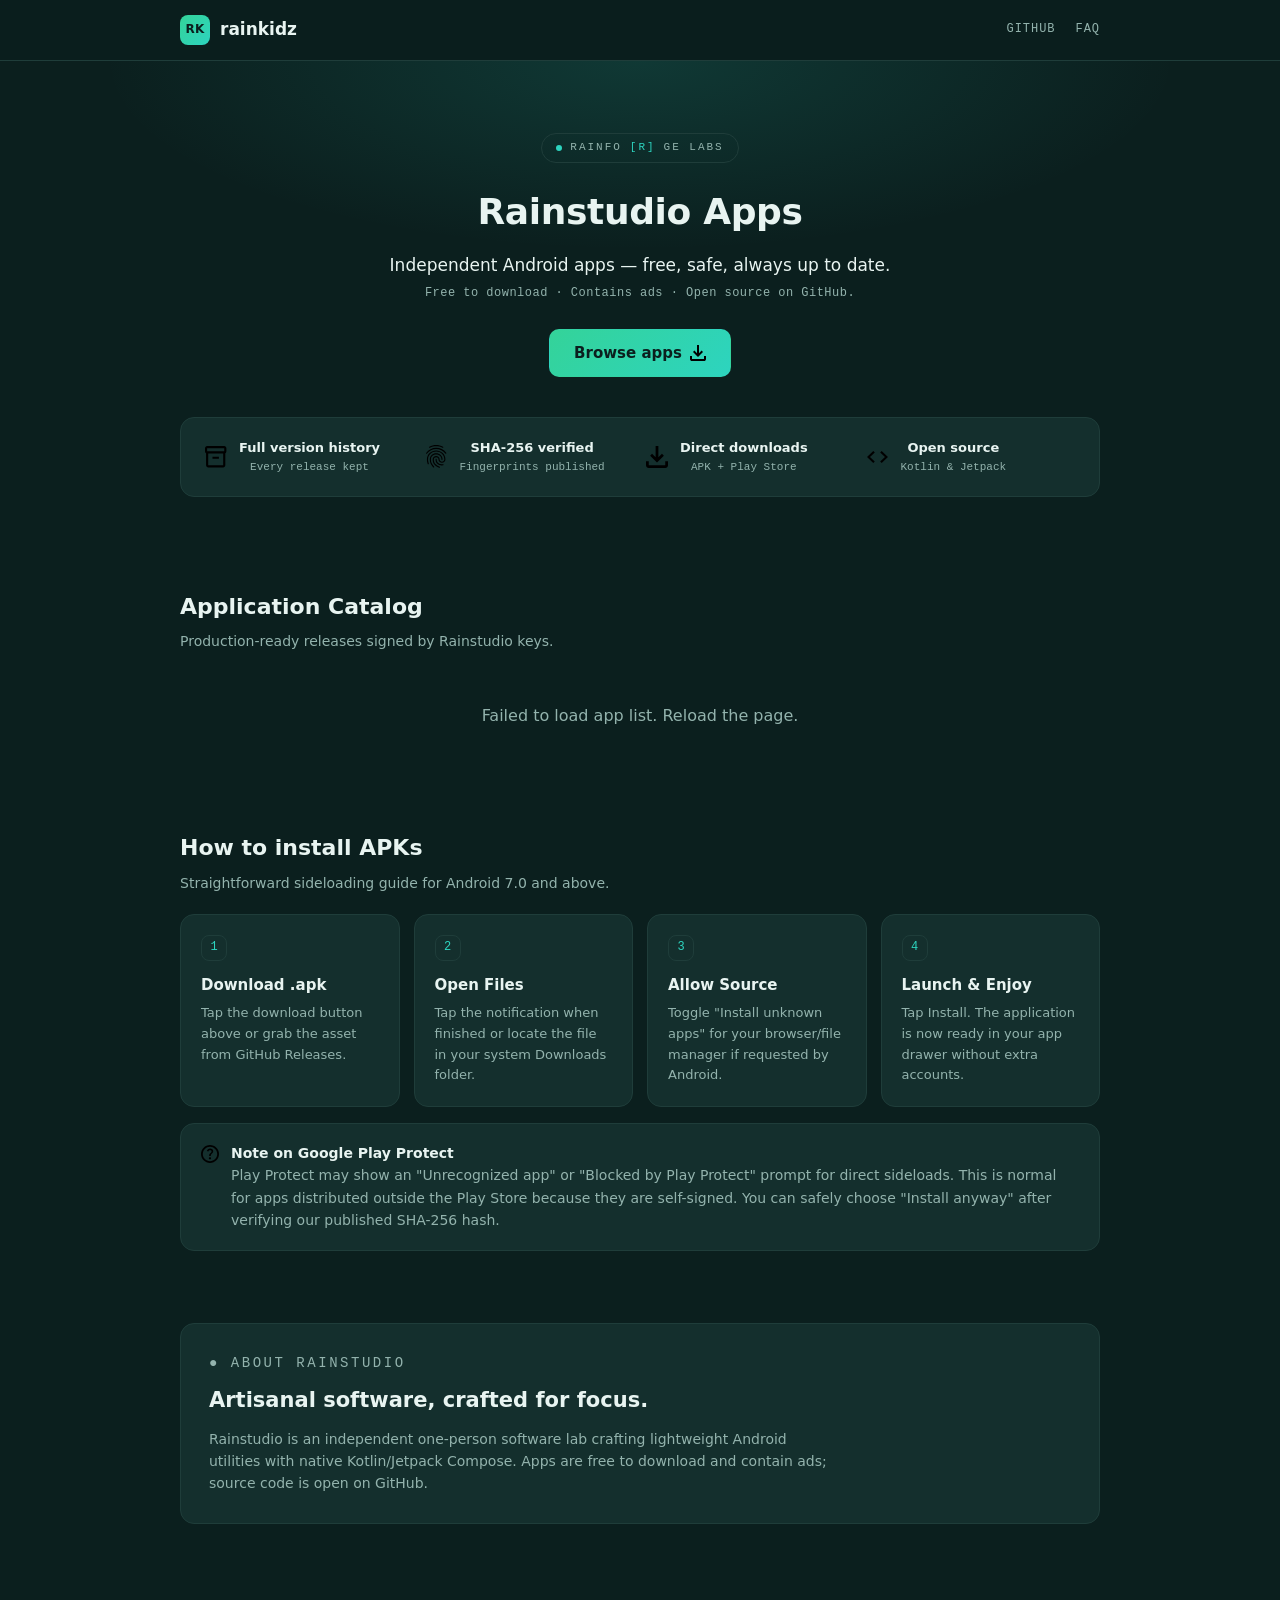
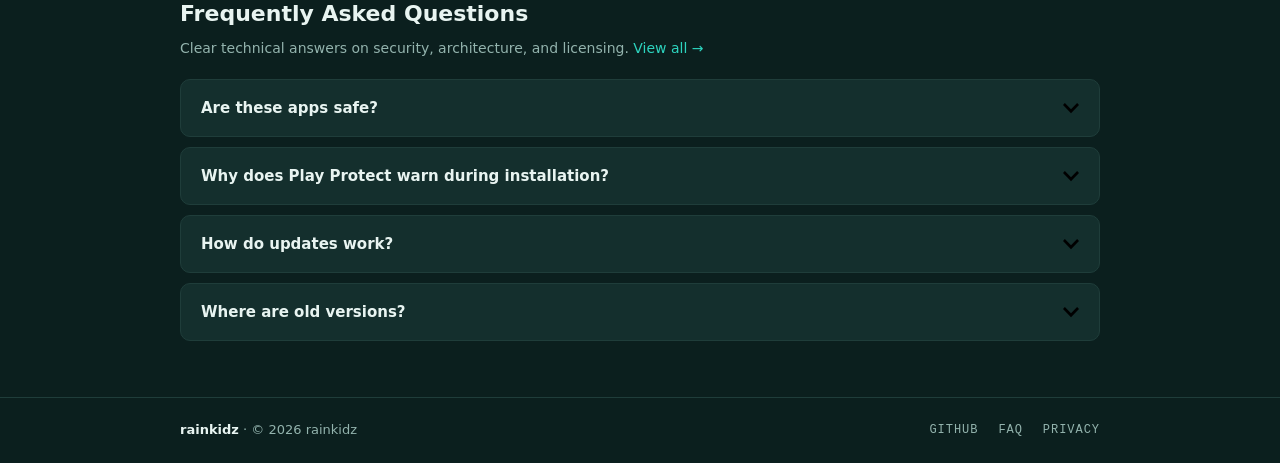
==== commit 6a570c6b: "fix: correct trust claims — ads disclosed (AdMob), per-app update truth, no reproducibility claim" ====
--- a/index.html
+++ b/index.html
@@ -34,22 +34,22 @@
         <span class="eyebrow"><span class="dot"></span>Rainfo<span style="color:var(--accent)">[r]</span>ge Labs</span>
         <h1>Rainstudio Apps</h1>
         <p class="hero-tagline">Independent Android apps — free, safe, always up to date.</p>
-        <p class="hero-note">No ads &amp; trackers. Open source on GitHub.</p>
+        <p class="hero-note">Free to download · Contains ads · Open source on GitHub.</p>
         <p class="hero-cta">
           <a class="btn btn-primary" href="#catalog">Browse apps <img class="i i-16" src="assets/icons/ui/download.svg" alt=""></a>
         </p>
         <div class="trust-strip">
           <div class="trust-item">
-            <img src="assets/icons/ui/shield-check.svg" alt="">
-            <div><b>No ads &amp; trackers</b><span>Zero telemetry SDKs</span></div>
+            <img src="assets/icons/ui/archive.svg" alt="">
+            <div><b>Full version history</b><span>Every release kept</span></div>
           </div>
           <div class="trust-item">
             <img src="assets/icons/ui/fingerprint.svg" alt="">
-            <div><b>SHA-256 verified</b><span>Signed reproducible</span></div>
+            <div><b>SHA-256 verified</b><span>Fingerprints published</span></div>
           </div>
           <div class="trust-item">
-            <img src="assets/icons/ui/refresh.svg" alt="">
-            <div><b>Built-in updates</b><span>GitHub API checks</span></div>
+            <img src="assets/icons/ui/download.svg" alt="">
+            <div><b>Direct downloads</b><span>APK + Play Store</span></div>
           </div>
           <div class="trust-item">
             <img src="assets/icons/ui/code.svg" alt="">
@@ -111,7 +111,7 @@
         <div class="about-card">
           <p class="eyebrow-inline">● About Rainstudio</p>
           <h2>Artisanal software, crafted for focus.</h2>
-          <p>Rainstudio is an independent one-person software lab crafting lightweight, privacy-respecting Android utilities. Everything is built with native Kotlin/Jetpack Compose, zero tracking SDKs, and open source code available on GitHub.</p>
+          <p>Rainstudio is an independent one-person software lab crafting lightweight Android utilities with native Kotlin/Jetpack Compose. Apps are free to download and contain ads; source code is open on GitHub.</p>
         </div>
       </div>
     </section>
@@ -123,7 +123,7 @@
         <div class="faq-list">
           <details class="faq-item">
             <summary>Are these apps safe? <img src="assets/icons/ui/chevron-down.svg" alt=""></summary>
-            <div class="faq-body"><p>Yes. Every APK is built and released by rainkidz, hosted on GitHub Releases, and each app page shows a SHA-256 fingerprint so you can verify the file after downloading.</p></div>
+            <div class="faq-body"><p>Yes. Every APK is built and released by rainkidz, hosted on GitHub Releases, and each app page shows a SHA-256 fingerprint so you can verify the file after downloading. Apps are free and contain ads (Google AdMob); no account is required.</p></div>
           </details>
           <details class="faq-item">
             <summary>Why does Play Protect warn during installation? <img src="assets/icons/ui/chevron-down.svg" alt=""></summary>
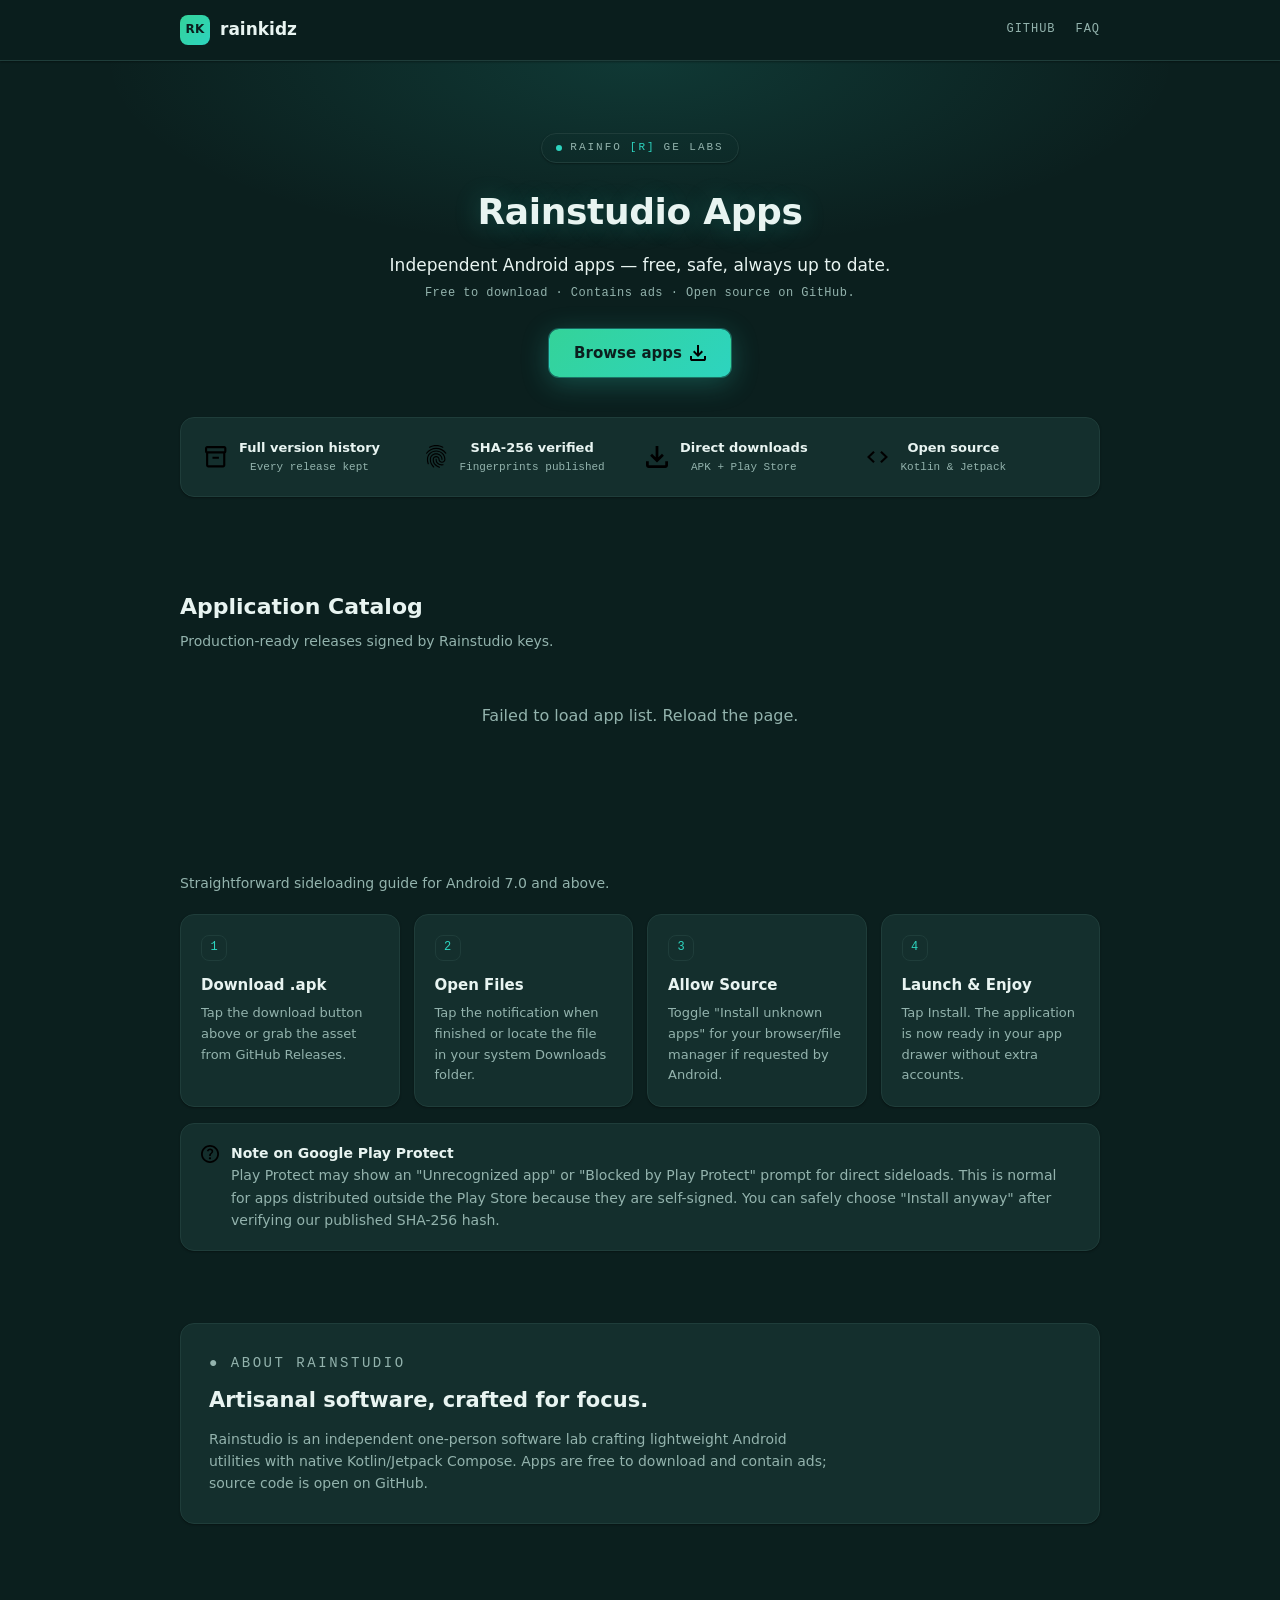
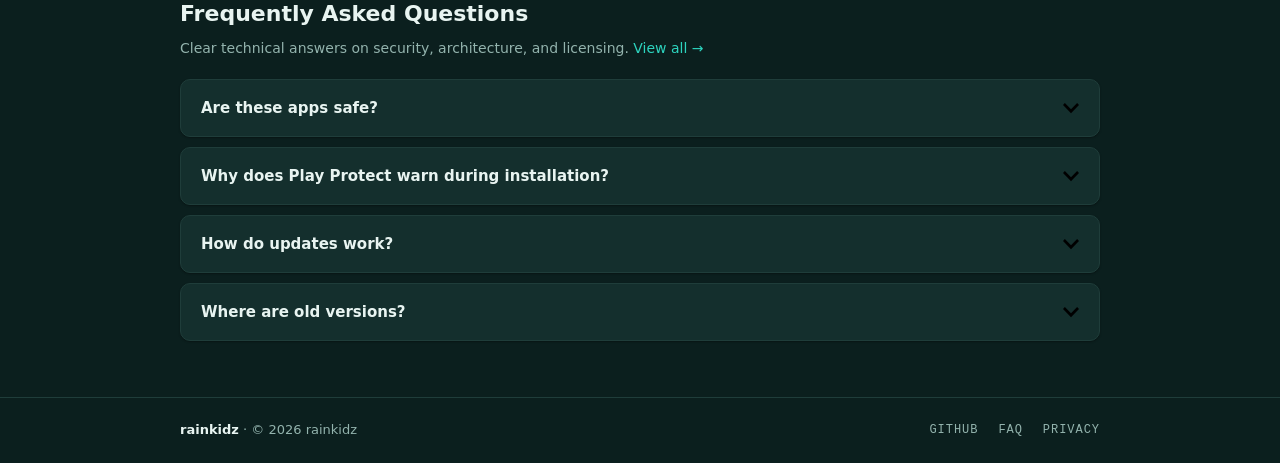
==== commit e27222cf: "feat: rich polish — elevation shadows, teal glow, hover lift, scroll reveal" ====
--- a/index.html
+++ b/index.html
@@ -13,6 +13,7 @@
   <meta name="twitter:card" content="summary">
   <link rel="icon" type="image/svg+xml" href="assets/favicon.svg">
   <link rel="stylesheet" href="css/style.css">
+  <script>document.documentElement.classList.add("js");</script>
 </head>
 <body>
   <header class="site-header">
@@ -31,14 +32,14 @@
   <main>
     <section class="hero">
       <div class="container">
-        <span class="eyebrow"><span class="dot"></span>Rainfo<span style="color:var(--accent)">[r]</span>ge Labs</span>
-        <h1>Rainstudio Apps</h1>
-        <p class="hero-tagline">Independent Android apps — free, safe, always up to date.</p>
-        <p class="hero-note">Free to download · Contains ads · Open source on GitHub.</p>
-        <p class="hero-cta">
+        <span class="eyebrow" data-reveal><span class="dot"></span>Rainfo<span style="color:var(--accent)">[r]</span>ge Labs</span>
+        <h1 data-reveal>Rainstudio Apps</h1>
+        <p class="hero-tagline" data-reveal>Independent Android apps — free, safe, always up to date.</p>
+        <p class="hero-note" data-reveal>Free to download · Contains ads · Open source on GitHub.</p>
+        <p class="hero-cta" data-reveal>
           <a class="btn btn-primary" href="#catalog">Browse apps <img class="i i-16" src="assets/icons/ui/download.svg" alt=""></a>
         </p>
-        <div class="trust-strip">
+        <div class="trust-strip" data-reveal>
           <div class="trust-item">
             <img src="assets/icons/ui/archive.svg" alt="">
             <div><b>Full version history</b><span>Every release kept</span></div>
@@ -61,7 +62,7 @@
 
     <section class="section" id="catalog">
       <div class="container">
-        <div class="section-head">
+        <div class="section-head" data-reveal>
           <h2>Application Catalog</h2>
           <span class="side-label" id="build-count"></span>
         </div>
@@ -74,31 +75,31 @@
 
     <section class="section" id="install">
       <div class="container">
-        <div class="section-head"><h2>How to install APKs</h2></div>
+        <div class="section-head" data-reveal><h2>How to install APKs</h2></div>
         <p class="section-sub">Straightforward sideloading guide for Android 7.0 and above.</p>
         <div class="steps-grid">
-          <div class="step-card">
+          <div class="step-card" data-reveal>
             <div class="step-num">1</div>
             <h3>Download .apk</h3>
             <p>Tap the download button above or grab the asset from GitHub Releases.</p>
           </div>
-          <div class="step-card">
+          <div class="step-card d1" data-reveal>
             <div class="step-num">2</div>
             <h3>Open Files</h3>
             <p>Tap the notification when finished or locate the file in your system Downloads folder.</p>
           </div>
-          <div class="step-card">
+          <div class="step-card d2" data-reveal>
             <div class="step-num">3</div>
             <h3>Allow Source</h3>
             <p>Toggle "Install unknown apps" for your browser/file manager if requested by Android.</p>
           </div>
-          <div class="step-card">
+          <div class="step-card d3" data-reveal>
             <div class="step-num">4</div>
             <h3>Launch &amp; Enjoy</h3>
             <p>Tap Install. The application is now ready in your app drawer without extra accounts.</p>
           </div>
         </div>
-        <div class="note-box">
+        <div class="note-box" data-reveal>
           <img src="assets/icons/ui/info.svg" alt="">
           <p><b>Note on Google Play Protect</b><br>
           Play Protect may show an "Unrecognized app" or "Blocked by Play Protect" prompt for direct sideloads. This is normal for apps distributed outside the Play Store because they are self-signed. You can safely choose "Install anyway" after verifying our published SHA-256 hash.</p>
@@ -108,7 +109,7 @@
 
     <section class="section" id="about">
       <div class="container">
-        <div class="about-card">
+        <div class="about-card" data-reveal>
           <p class="eyebrow-inline">● About Rainstudio</p>
           <h2>Artisanal software, crafted for focus.</h2>
           <p>Rainstudio is an independent one-person software lab crafting lightweight Android utilities with native Kotlin/Jetpack Compose. Apps are free to download and contain ads; source code is open on GitHub.</p>
@@ -118,22 +119,22 @@
 
     <section class="section" id="faq-preview">
       <div class="container">
-        <div class="section-head"><h2>Frequently Asked Questions</h2></div>
+        <div class="section-head" data-reveal><h2>Frequently Asked Questions</h2></div>
         <p class="section-sub">Clear technical answers on security, architecture, and licensing. <a href="faq.html">View all →</a></p>
         <div class="faq-list">
-          <details class="faq-item">
+          <details class="faq-item" data-reveal>
             <summary>Are these apps safe? <img src="assets/icons/ui/chevron-down.svg" alt=""></summary>
             <div class="faq-body"><p>Yes. Every APK is built and released by rainkidz, hosted on GitHub Releases, and each app page shows a SHA-256 fingerprint so you can verify the file after downloading. Apps are free and contain ads (Google AdMob); no account is required.</p></div>
           </details>
-          <details class="faq-item">
+          <details class="faq-item d1" data-reveal>
             <summary>Why does Play Protect warn during installation? <img src="assets/icons/ui/chevron-down.svg" alt=""></summary>
             <div class="faq-body"><p>Play Protect warns about any app not installed through the Play Store. This is normal for sideloaded apps — review the SHA-256 fingerprint on the app page, then install anyway.</p></div>
           </details>
-          <details class="faq-item">
+          <details class="faq-item d2" data-reveal>
             <summary>How do updates work? <img src="assets/icons/ui/chevron-down.svg" alt=""></summary>
-            <div class="faq-body"><p>Each app checks for new versions on launch and shows a dialog with the changelog. Tap Update, the APK downloads automatically, and Android prompts you to install it.</p></div>
+            <div class="faq-body"><p>Tubenime checks for new versions in Settings and notifies you; Toyota Parts Price updates automatically via the Play Store. For Wispmail, check the catalog for new releases.</p></div>
           </details>
-          <details class="faq-item">
+          <details class="faq-item d3" data-reveal>
             <summary>Where are old versions? <img src="assets/icons/ui/chevron-down.svg" alt=""></summary>
             <div class="faq-body"><p>Open an app's detail page — the "Version Archive" table lists releases with direct download links. Older builds are also on <a href="https://github.com/rainkidz/app-download/releases" target="_blank" rel="noopener">GitHub Releases</a>.</p></div>
           </details>
@@ -153,6 +154,7 @@
     </div>
   </footer>
 
+  <script src="js/reveal.js"></script>
   <script src="js/main.js"></script>
 </body>
 </html>
--- a/css/style.css
+++ b/css/style.css
@@ -433,3 +433,66 @@
   .dest-grid { grid-template-columns: 1fr; }
   .trust-strip { grid-template-columns: 1fr; }
 }
+
+/* ---------- polish: elevation, glow, reveal ---------- */
+:root {
+  --shadow-sm: 0 1px 2px rgba(0, 0, 0, 0.35);
+  --shadow-md: 0 8px 24px rgba(0, 0, 0, 0.38);
+  --shadow-lg: 0 18px 50px rgba(0, 0, 0, 0.45);
+  --glow: 0 0 0 1px rgba(45, 212, 191, 0.35), 0 6px 28px rgba(45, 212, 191, 0.28);
+  --glow-strong: 0 0 0 1px rgba(45, 212, 191, 0.55), 0 10px 36px rgba(45, 212, 191, 0.4);
+}
+
+.site-header { box-shadow: var(--shadow-sm); }
+
+.hero h1 { text-shadow: 0 2px 26px rgba(45, 212, 191, 0.28); }
+.eyebrow { box-shadow: var(--shadow-sm); }
+
+.btn-primary { box-shadow: var(--glow); }
+.btn-primary:hover { box-shadow: var(--glow-strong); transform: translateY(-2px); }
+
+.trust-strip, .dl-panel, .table-wrap, .about-card, .note-box, .contact-card, .arch-note {
+  box-shadow: var(--shadow-sm);
+}
+
+.app-row, .step-card, .cap-card, .faq-item, .dest-card, .mini-box, .collapse {
+  box-shadow: var(--shadow-sm);
+  transition: transform 0.2s ease, box-shadow 0.2s ease, border-color 0.2s ease;
+}
+.app-row:hover, .step-card:hover, .cap-card:hover, .faq-item:hover, .dest-card:hover, .mini-box:hover {
+  transform: translateY(-3px);
+  box-shadow: var(--shadow-md);
+  border-color: rgba(45, 212, 191, 0.35);
+}
+.collapse:hover { border-color: rgba(45, 212, 191, 0.35); }
+
+.version-table tbody tr { transition: background 0.15s ease; }
+.version-table tbody tr:hover { background: rgba(45, 212, 191, 0.05); }
+
+.qr-box { box-shadow: var(--shadow-md); }
+.app-row-icon, .app-icon-lg { box-shadow: var(--shadow-sm); }
+.cap-card .tile { box-shadow: inset 0 1px 0 rgba(232, 244, 241, 0.06); }
+.filter-wrap input:focus { box-shadow: 0 0 0 1px rgba(45, 212, 191, 0.4), 0 4px 18px rgba(45, 212, 191, 0.15); }
+
+a:focus-visible, button:focus-visible, input:focus-visible, summary:focus-visible {
+  outline: 2px solid var(--accent);
+  outline-offset: 2px;
+  border-radius: 6px;
+}
+
+/* scroll reveal (gated by html.js so no-JS never hides content) */
+html.js [data-reveal] {
+  opacity: 0;
+  transform: translateY(18px);
+  transition: opacity 0.6s ease, transform 0.6s ease;
+}
+html.js [data-reveal].in { opacity: 1; transform: none; }
+html.js .d1 { transition-delay: 0.06s; }
+html.js .d2 { transition-delay: 0.12s; }
+html.js .d3 { transition-delay: 0.18s; }
+
+@media (prefers-reduced-motion: reduce) {
+  html.js [data-reveal] { opacity: 1; transform: none; transition: none; }
+  .app-row:hover, .step-card:hover, .cap-card:hover, .faq-item:hover, .dest-card:hover, .mini-box:hover,
+  .btn:hover, .btn-primary:hover { transform: none; }
+}
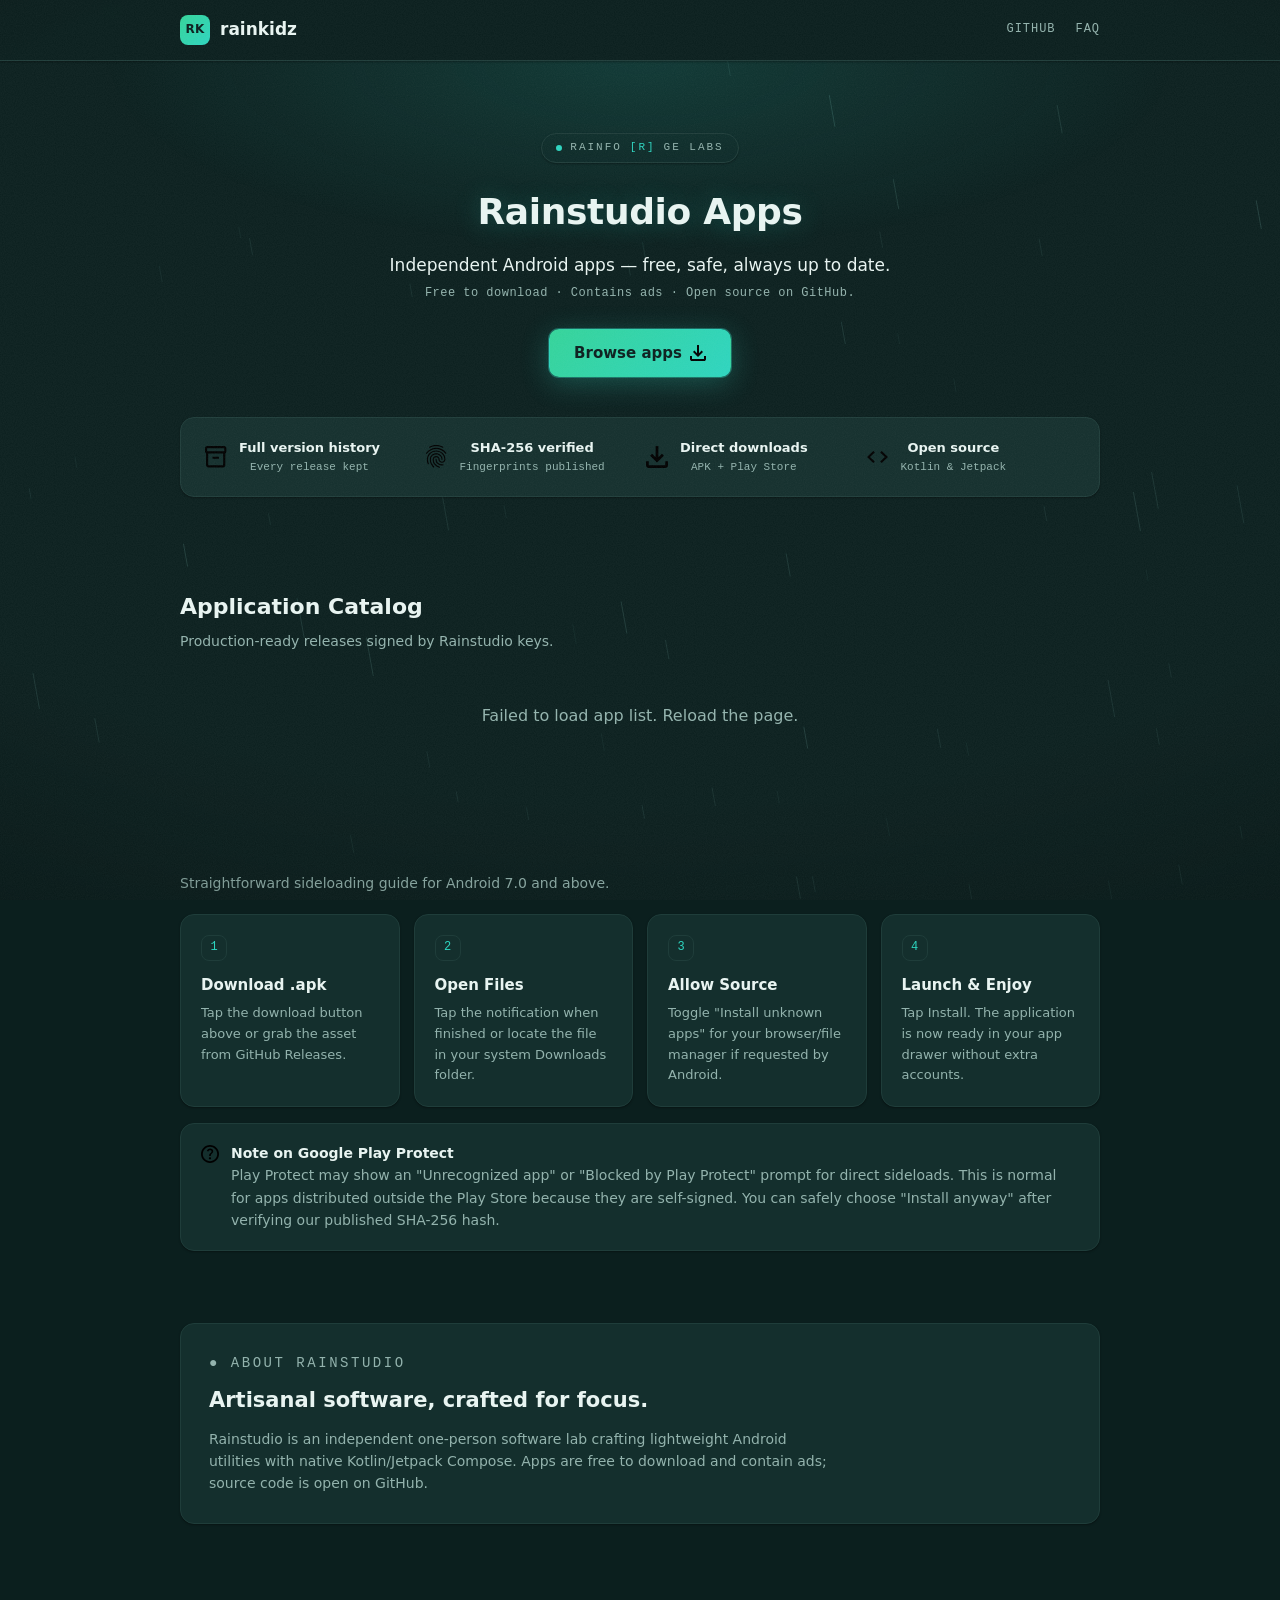
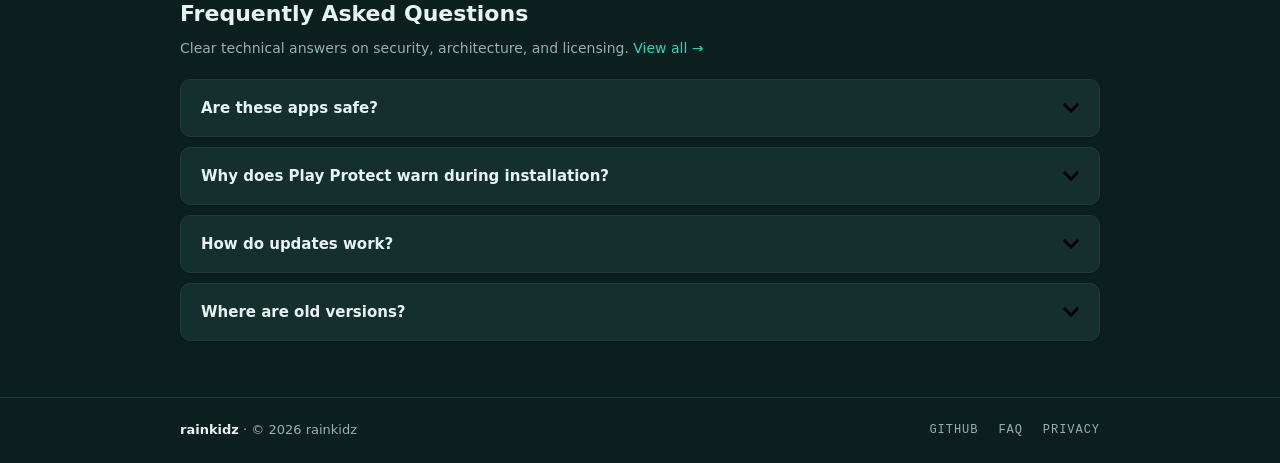
==== commit 7b7bf0e3: "feat: ambient rain canvas + film grain and vignette" ====
--- a/index.html
+++ b/index.html
@@ -155,6 +155,7 @@
   </footer>
 
   <script src="js/reveal.js"></script>
+  <script src="js/rain.js"></script>
   <script src="js/main.js"></script>
 </body>
 </html>
--- a/css/style.css
+++ b/css/style.css
@@ -496,3 +496,25 @@
   .app-row:hover, .step-card:hover, .cap-card:hover, .faq-item:hover, .dest-card:hover, .mini-box:hover,
   .btn:hover, .btn-primary:hover { transform: none; }
 }
+
+/* ---------- rain canvas + atmosphere ---------- */
+#rain {
+  position: fixed;
+  inset: 0;
+  z-index: 0;
+  pointer-events: none;
+  opacity: 0.55;
+}
+
+main, .site-footer { position: relative; z-index: 1; }
+
+body::after {
+  content: "";
+  position: fixed;
+  inset: 0;
+  z-index: 70;
+  pointer-events: none;
+  background:
+    radial-gradient(ellipse 120% 90% at 50% 40%, transparent 55%, rgba(2, 8, 8, 0.42) 100%),
+    url("data:image/svg+xml,%3Csvg xmlns='http://www.w3.org/2000/svg' width='160' height='160'%3E%3Cfilter id='n'%3E%3CfeTurbulence type='fractalNoise' baseFrequency='0.9' numOctaves='2' stitchTiles='stitch'/%3E%3CfeColorMatrix type='matrix' values='0 0 0 0 1 0 0 0 0 1 0 0 0 0 1 0 0 0 0.05 0'/%3E%3C/filter%3E%3Crect width='160' height='160' filter='url(%23n)'/%3E%3C/svg%3E");
+}
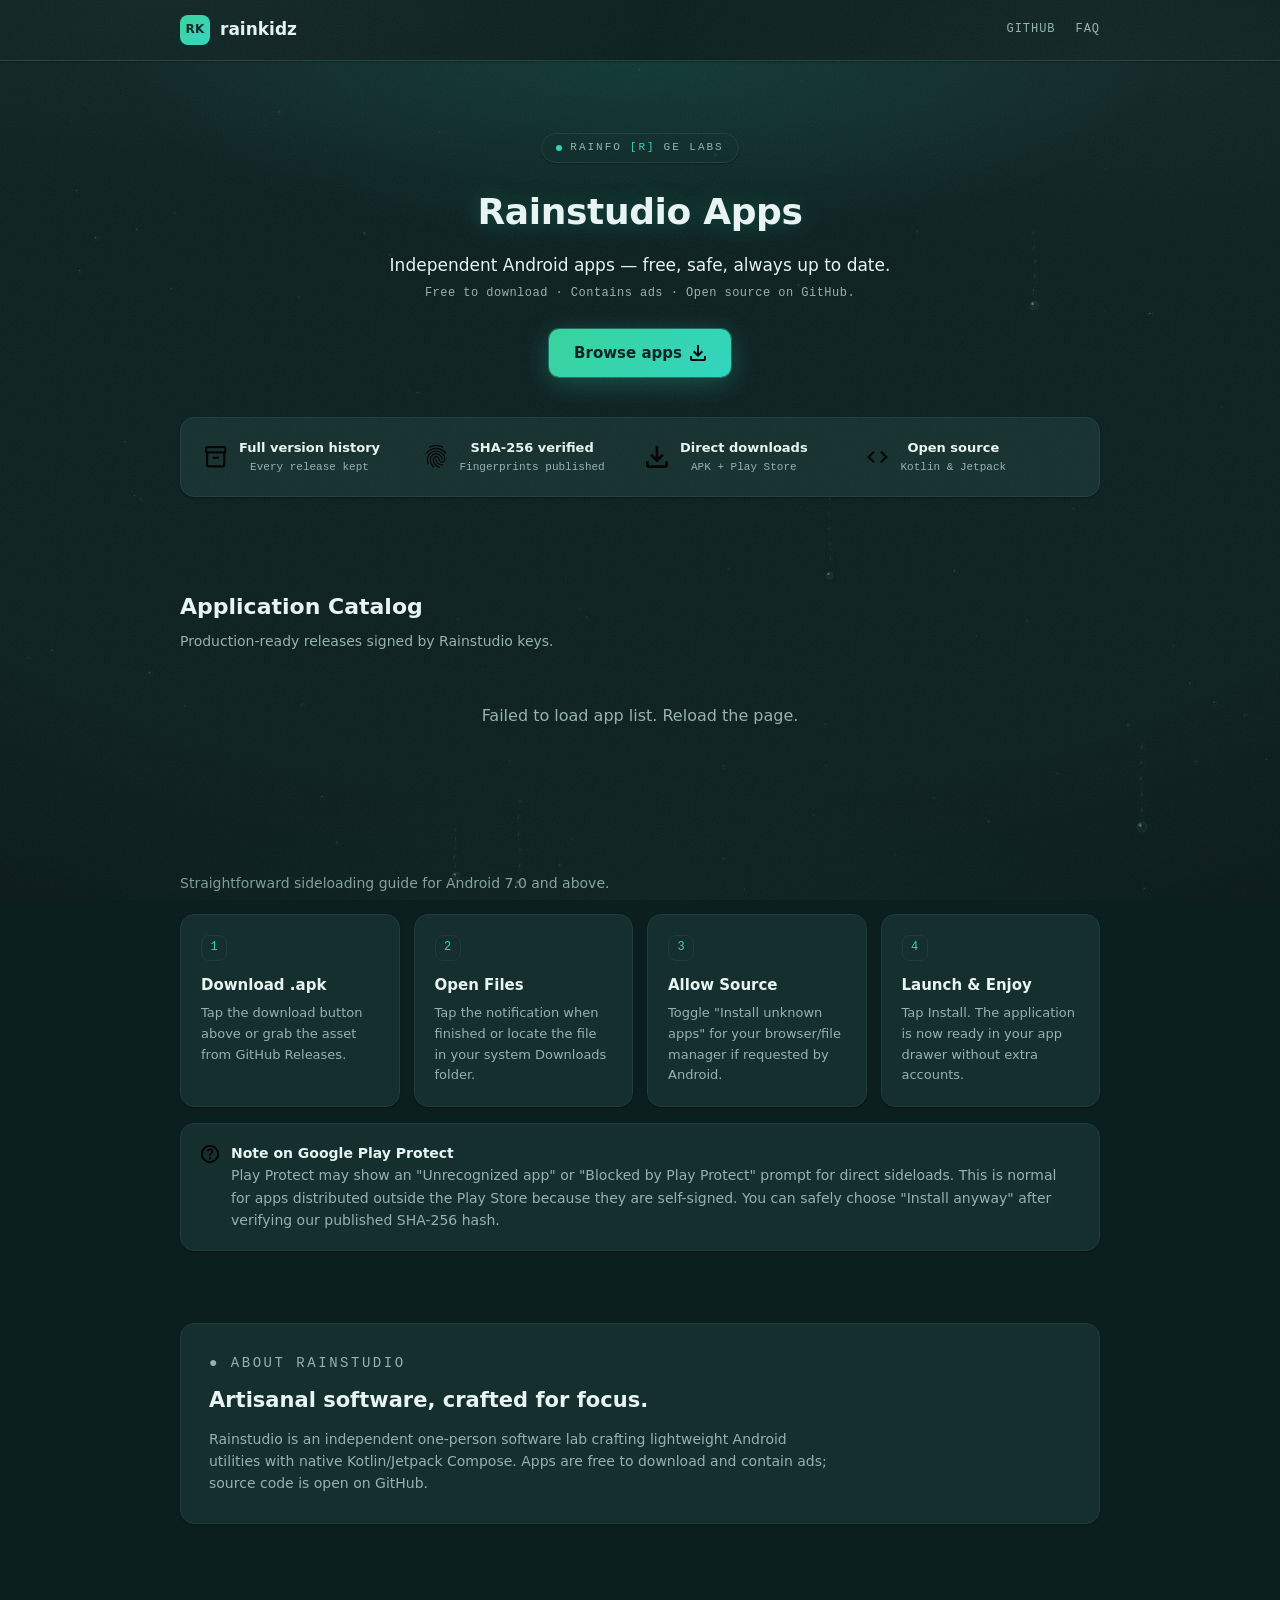
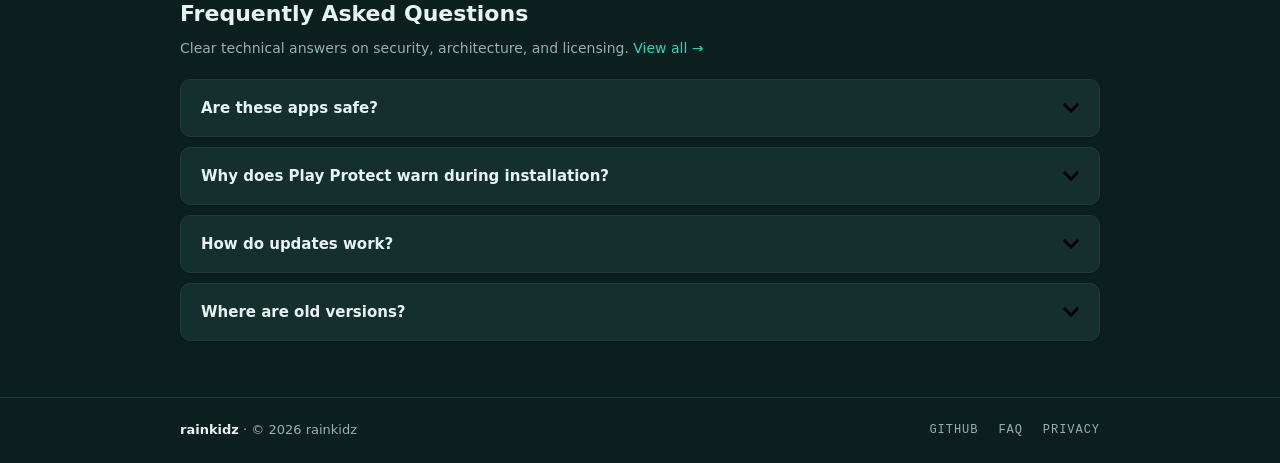
==== commit 5aefd3cf: "feat: glass rain droplets + fog patches replace drizzle canvas" ====
--- a/index.html
+++ b/index.html
@@ -155,7 +155,7 @@
   </footer>
 
   <script src="js/reveal.js"></script>
-  <script src="js/rain.js"></script>
+  <script src="js/glass.js"></script>
   <script src="js/main.js"></script>
 </body>
 </html>
--- a/css/style.css
+++ b/css/style.css
@@ -498,13 +498,13 @@
 }
 
 /* ---------- rain canvas + atmosphere ---------- */
-#rain {
+#rain, #glass {
   position: fixed;
   inset: 0;
   z-index: 0;
   pointer-events: none;
-  opacity: 0.55;
-}
+}
+#rain { opacity: 0.55; }
 
 main, .site-footer { position: relative; z-index: 1; }
 
@@ -515,6 +515,9 @@
   z-index: 70;
   pointer-events: none;
   background:
+    radial-gradient(ellipse 60% 38% at 12% -4%, rgba(150, 220, 210, 0.05), transparent 70%),
+    radial-gradient(ellipse 55% 34% at 88% 6%, rgba(150, 220, 210, 0.04), transparent 70%),
+    radial-gradient(ellipse 70% 30% at 50% 108%, rgba(52, 211, 153, 0.045), transparent 70%),
     radial-gradient(ellipse 120% 90% at 50% 40%, transparent 55%, rgba(2, 8, 8, 0.42) 100%),
     url("data:image/svg+xml,%3Csvg xmlns='http://www.w3.org/2000/svg' width='160' height='160'%3E%3Cfilter id='n'%3E%3CfeTurbulence type='fractalNoise' baseFrequency='0.9' numOctaves='2' stitchTiles='stitch'/%3E%3CfeColorMatrix type='matrix' values='0 0 0 0 1 0 0 0 0 1 0 0 0 0 1 0 0 0 0.05 0'/%3E%3C/filter%3E%3Crect width='160' height='160' filter='url(%23n)'/%3E%3C/svg%3E");
 }
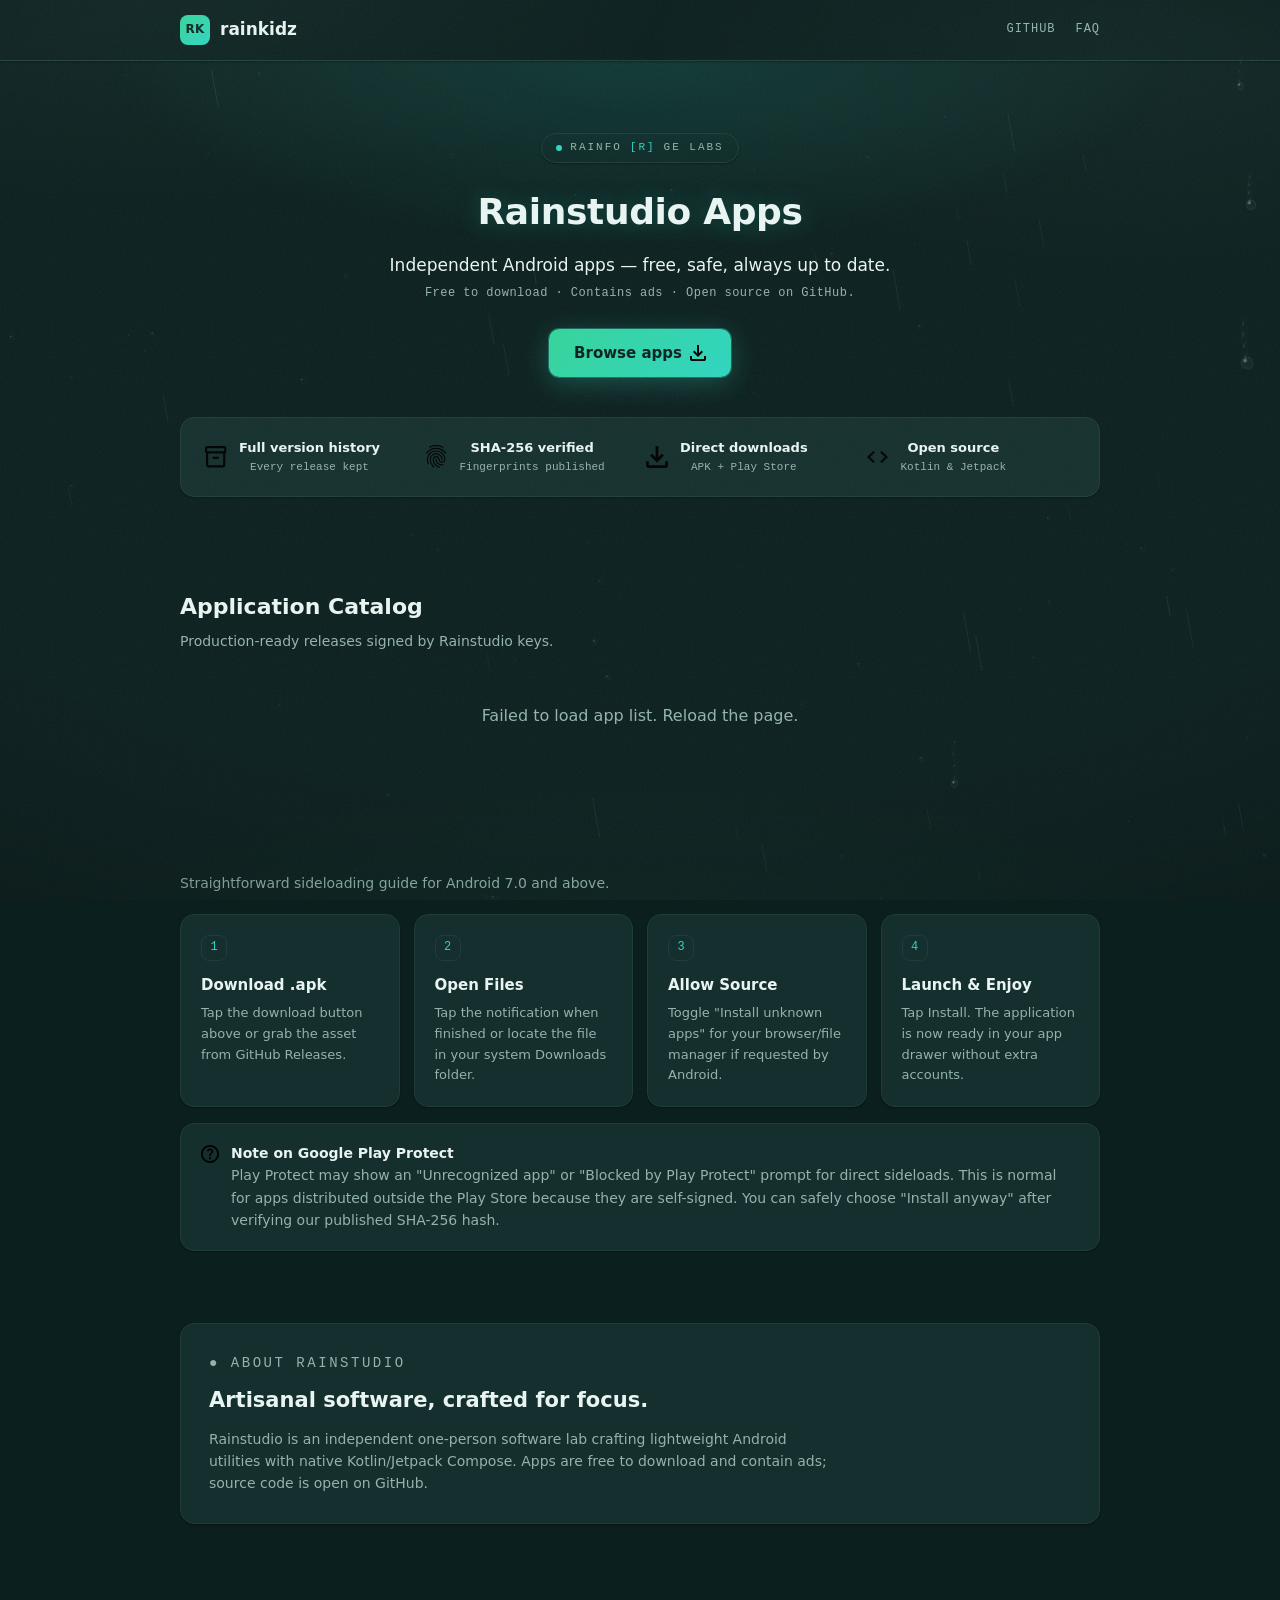
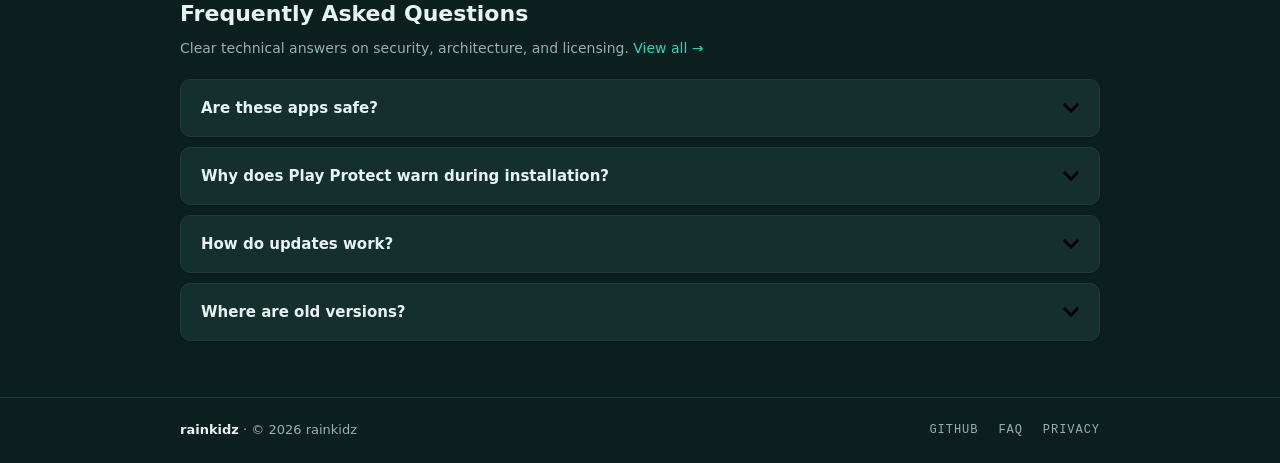
==== commit 358be411: "feat: rain + glass droplets combined, rebalanced density" ====
--- a/index.html
+++ b/index.html
@@ -155,6 +155,7 @@
   </footer>
 
   <script src="js/reveal.js"></script>
+  <script src="js/rain.js"></script>
   <script src="js/glass.js"></script>
   <script src="js/main.js"></script>
 </body>
--- a/css/style.css
+++ b/css/style.css
@@ -480,19 +480,19 @@
   border-radius: 6px;
 }
 
-/* scroll reveal (gated by html.js so no-JS never hides content) */
-html.js [data-reveal] {
+/* scroll reveal (gated by html.js.reveal so content NEVER hides if reveal.js fails) */
+html.js.reveal [data-reveal] {
   opacity: 0;
   transform: translateY(18px);
   transition: opacity 0.6s ease, transform 0.6s ease;
 }
-html.js [data-reveal].in { opacity: 1; transform: none; }
-html.js .d1 { transition-delay: 0.06s; }
-html.js .d2 { transition-delay: 0.12s; }
-html.js .d3 { transition-delay: 0.18s; }
+html.js.reveal [data-reveal].in { opacity: 1; transform: none; }
+html.js.reveal .d1 { transition-delay: 0.06s; }
+html.js.reveal .d2 { transition-delay: 0.12s; }
+html.js.reveal .d3 { transition-delay: 0.18s; }
 
 @media (prefers-reduced-motion: reduce) {
-  html.js [data-reveal] { opacity: 1; transform: none; transition: none; }
+  html.js.reveal [data-reveal] { opacity: 1; transform: none; transition: none; }
   .app-row:hover, .step-card:hover, .cap-card:hover, .faq-item:hover, .dest-card:hover, .mini-box:hover,
   .btn:hover, .btn-primary:hover { transform: none; }
 }
@@ -504,7 +504,8 @@
   z-index: 0;
   pointer-events: none;
 }
-#rain { opacity: 0.55; }
+#rain { opacity: 0.35; }
+/* glass canvas paints above rain via DOM order (glass.js runs after rain.js) */
 
 main, .site-footer { position: relative; z-index: 1; }
 
